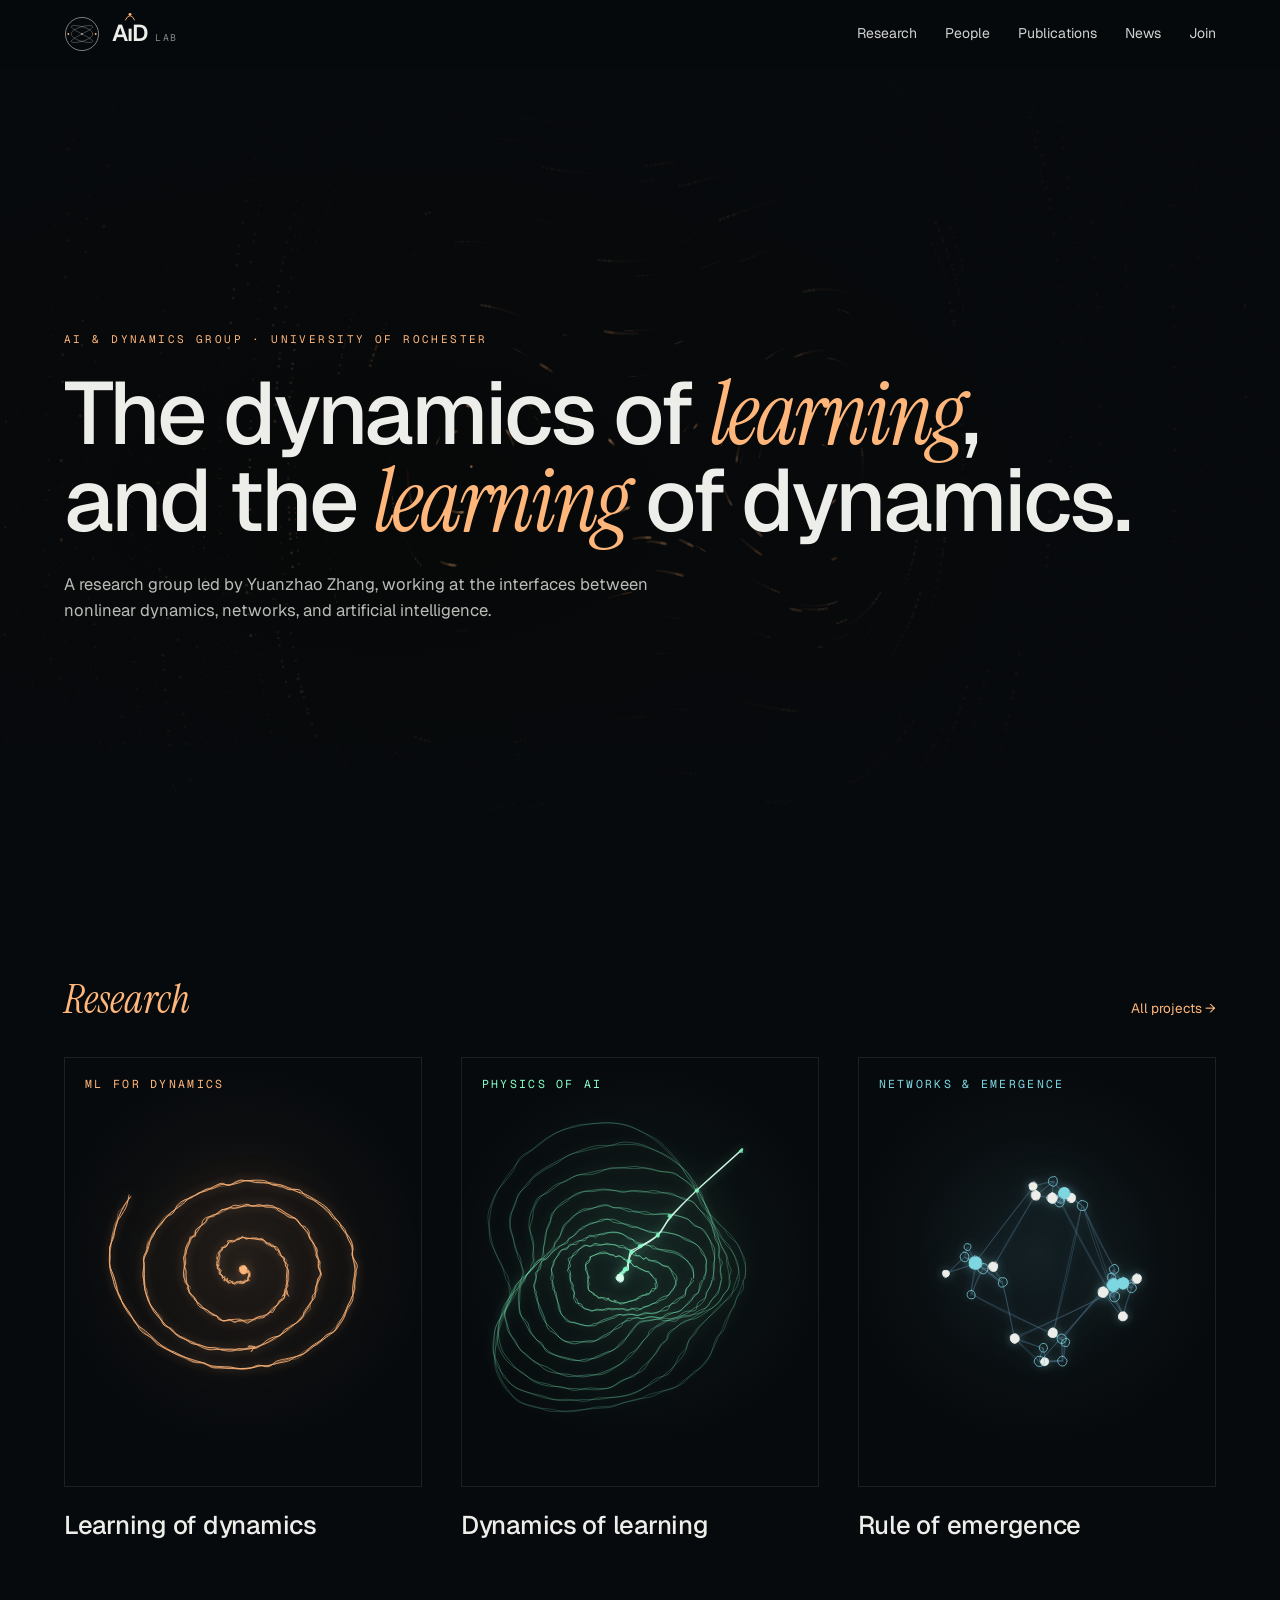
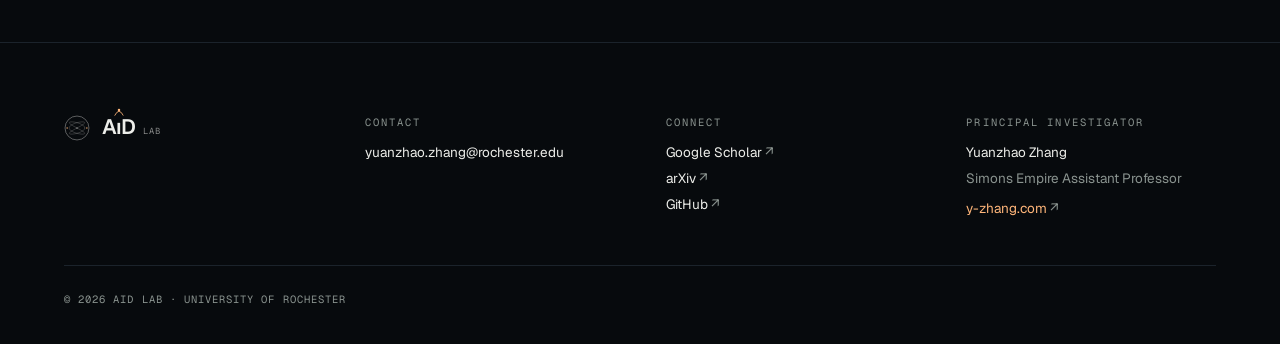
==== index.html @ f63a4650 "Home: real serif Research heading; News: hide Rochester-arrival item - Replace the tiny mono "§ RESE" ====
<!DOCTYPE html>
<html lang="en">
<head>
  <meta charset="UTF-8" />
  <meta name="viewport" content="width=device-width, initial-scale=1.0" />
  <title>AID Lab · AI &amp; Dynamics Group · University of Rochester</title>
  <meta name="description" content="A research group led by Yuanzhao Zhang at the University of Rochester, working at the interfaces between nonlinear dynamics, networks, and artificial intelligence." />
  <meta property="og:type" content="website" />
  <meta property="og:site_name" content="AID Lab" />
  <meta property="og:title" content="AID Lab · AI &amp; Dynamics Group · University of Rochester" />
  <meta property="og:description" content="A research group led by Yuanzhao Zhang at the University of Rochester, working at the interfaces between nonlinear dynamics, networks, and artificial intelligence." />
  <meta name="twitter:card" content="summary_large_image" />
  <meta property="og:image" content="https://lab.y-zhang.com/assets/og.png" />
  <meta property="og:image:width" content="1200" />
  <meta property="og:image:height" content="630" />
  <meta property="og:image:alt" content="AID Lab — The dynamics of learning, and the learning of dynamics." />
  <meta name="twitter:image" content="https://lab.y-zhang.com/assets/og.png" />
  <meta name="twitter:title" content="AID Lab · AI &amp; Dynamics Group · University of Rochester" />
  <meta name="twitter:description" content="A research group led by Yuanzhao Zhang at the University of Rochester, working at the interfaces between nonlinear dynamics, networks, and artificial intelligence." />
  <link rel="icon" href="/favicon.ico" sizes="48x48" />
  <link rel="icon" type="image/svg+xml" href="/assets/icon.svg" />
  <link rel="apple-touch-icon" href="/assets/apple-touch-icon.png" />
  <link rel="preconnect" href="https://fonts.googleapis.com" />
  <link rel="preconnect" href="https://fonts.gstatic.com" crossorigin />
  <link href="https://fonts.googleapis.com/css2?family=Geist:wght@400;500;600&family=Geist+Mono&family=Instrument+Serif:ital@1&display=swap" rel="stylesheet" />
  <link rel="stylesheet" href="styles.css" />
  <link rel="canonical" href="https://lab.y-zhang.com/" />
  <meta property="og:url" content="https://lab.y-zhang.com/" />
  <script type="application/ld+json">
  {
    "@context": "https://schema.org",
    "@type": "ResearchOrganization",
    "name": "AID Lab",
    "alternateName": "AI & Dynamics Group",
    "description": "A research group led by Yuanzhao Zhang at the University of Rochester, working at the interfaces between nonlinear dynamics, networks, and artificial intelligence.",
    "parentOrganization": {
      "@type": "CollegeOrUniversity",
      "name": "University of Rochester"
    },
    "address": {
      "@type": "PostalAddress",
      "addressLocality": "Rochester",
      "addressRegion": "NY",
      "addressCountry": "US"
    },
    "founder": {
      "@type": "Person",
      "name": "Yuanzhao Zhang",
      "jobTitle": "Simons Empire Assistant Professor",
      "url": "https://y-zhang.com"
    },
    "sameAs": [
      "https://github.com/y-z-zhang",
      "https://y-zhang.com",
      "https://scholar.google.com/citations?user=xueImSMAAAAJ"
    ]
  }
  </script>
</head>
<body>
  <a class="skip-link" href="#main">Skip to content</a>
  <header class="site-nav">
    <a class="brand" href="index.html" aria-label="AID Lab home">
      <span data-logo-mark data-size="36"></span>
      <span data-wordmark data-size="1.05">AID Lab</span>
    </a>
    <nav class="links">
      <a href="research.html">Research</a>
      <a href="people.html">People</a>
      <a href="publications.html">Publications</a>
      <a href="news.html">News</a>
      <a href="join.html">Join</a>
    </nav>
    <button type="button" class="menu-toggle" aria-label="Menu" aria-controls="mobile-menu" aria-expanded="false">
      <span></span><span></span><span></span>
    </button>
    <div class="mobile-menu" id="mobile-menu">
      <a href="research.html">Research</a>
      <a href="people.html">People</a>
      <a href="publications.html">Publications</a>
      <a href="news.html">News</a>
      <a href="join.html">Join</a>
    </div>
  </header>

  <main id="main" tabindex="-1">
    <section class="hero">
      <div data-flow-field aria-hidden="true" data-accent="#FFB67A" data-density="1" data-speed="0.45" data-opacity="0.5" style="position:absolute;inset:0"></div>
      <div class="vignette"></div>
      <div class="topbottom"></div>
      <div class="content">
        <div class="hero-kicker">AI &amp; Dynamics Group · University of Rochester</div>
        <h1>
          The dynamics of <i>learning</i>,<br />
          and the <i>learning</i> of dynamics.
        </h1>
        <p>A research group led by Yuanzhao Zhang, working at the interfaces between nonlinear dynamics, networks, and artificial intelligence.</p>
      </div>
    </section>

    <section class="home-research">
      <div class="section-head">
        <h2>Research</h2>
        <a class="more" href="research.html">All projects <span aria-hidden="true">→</span></a>
      </div>
      <div class="theme-grid">
        <a class="theme-card" href="research.html#ml-for-dynamics" style="--theme-accent: #FFB67A">
          <div class="visual">
            <div class="tag">ML for Dynamics</div>
            <svg class="lab-visual" data-lab-visual="attractor" data-seed="7" aria-hidden="true"></svg>
          </div>
          <div class="body">
            <h3>Learning of dynamics</h3>
          </div>
        </a>
        <a class="theme-card" href="research.html#physics-of-ai" style="--theme-accent: #85FFC7">
          <div class="visual">
            <div class="tag">Physics of AI</div>
            <svg class="lab-visual" data-lab-visual="landscape" data-seed="21" aria-hidden="true"></svg>
          </div>
          <div class="body">
            <h3>Dynamics of learning</h3>
          </div>
        </a>
        <a class="theme-card" href="research.html#networks-emergence" style="--theme-accent: #7ED6E0">
          <div class="visual">
            <div class="tag">Networks &amp; Emergence</div>
            <svg class="lab-visual" data-lab-visual="network" data-seed="38" data-nodes="34" aria-hidden="true"></svg>
          </div>
          <div class="body">
            <h3>Rule of emergence</h3>
          </div>
        </a>
      </div>
    </section>
  </main>

  <footer class="site-footer">
    <div class="footer-grid">
      <div class="footer-col">
        <div class="brand-row" role="img" aria-label="AID Lab">
          <span data-logo-mark data-size="26"></span>
          <span data-wordmark data-size="0.95">AID Lab</span>
        </div>
      </div>
      <div class="footer-col">
        <div class="head">Contact</div>
        <div class="list">
          <a href="mailto:yuanzhao.zhang@rochester.edu">yuanzhao.zhang@rochester.edu</a>
        </div>
      </div>
      <div class="footer-col">
        <div class="head">Connect</div>
        <div class="list">
          <a href="https://scholar.google.com/citations?user=xueImSMAAAAJ">Google Scholar <span aria-hidden="true">↗</span></a>
          <a href="https://arxiv.org/search/?query=Yuanzhao+Zhang&amp;searchtype=author">arXiv <span aria-hidden="true">↗</span></a>
          <a href="https://github.com/y-z-zhang">GitHub <span aria-hidden="true">↗</span></a>
        </div>
      </div>
      <div class="footer-col">
        <div class="head">Principal Investigator</div>
        <div class="list">
          <span style="color: var(--ink)">Yuanzhao Zhang</span>
          <span>Simons Empire Assistant Professor</span>
          <a class="accent" href="https://y-zhang.com">y-zhang.com <span aria-hidden="true">↗</span></a>
        </div>
      </div>
    </div>
    <div class="footer-copy">© 2026 AID Lab · University of Rochester</div>
  </footer>

  <script src="js/logo.js"></script>
  <script src="js/rough.js"></script>
  <script src="js/lab-visuals.js"></script>
  <script src="js/draw-visuals.js"></script>
  <script src="js/flow-bg.js"></script>
  <script src="js/site.js"></script>
  <script data-goatcounter="https://aidlab.goatcounter.com/count"
          async src="https://gc.zgo.at/count.js"></script>
</body>
</html>
---- styles.css ----
/* AID Lab — design tokens */
:root {
  color-scheme: dark;
  --bg: #070A0D;
  --card-border: rgba(255, 255, 255, 0.09);
  --surface: #0E141A;
  --surface2: #11181E;
  --ink: #EDEEEA;
  --ink-dim: #8A938F;
  --ink-soft: #B8BCB6;
  --rule: #1B232B;
  --accent: #FFB67A;
  --accent2: #85FFC7;
  --accent3: #7ED6E0;
  --sans: "Geist", system-ui, sans-serif;
  --serif: "Instrument Serif", Georgia, serif;
  --mono: "Geist Mono", ui-monospace, monospace;
}

* { box-sizing: border-box; }

html, body {
  margin: 0;
  padding: 0;
  background: var(--bg);
  color: var(--ink);
}

html {
  scroll-padding-top: 90px;
}

/* Animate in-page scrolls and transitions only for users who have not
   asked for reduced motion (the canvas animation opts out in JS). */
@media (prefers-reduced-motion: no-preference) {
  html { scroll-behavior: smooth; }
}

@media (prefers-reduced-motion: reduce) {
  *, *::before, *::after {
    transition-duration: 0.01ms !important;
    animation-duration: 0.01ms !important;
  }
}

body {
  font-family: var(--sans);
  -webkit-font-smoothing: antialiased;
  min-height: 100vh;
  display: flex;
  flex-direction: column;
}

a { color: inherit; }
canvas { image-rendering: -webkit-optimize-contrast; }

main { flex: 1; }

/* Visually hidden, but read by screen readers and search engines. Used for
   per-page <h1> topic headings on pages with a minimal (header-less) design. */
.sr-only {
  position: absolute;
  width: 1px;
  height: 1px;
  padding: 0;
  margin: -1px;
  overflow: hidden;
  clip: rect(0, 0, 0, 0);
  white-space: nowrap;
  border: 0;
  /* Headings here would otherwise inherit UA bold and request a font
     weight the site no longer loads. */
  font-weight: 400;
}

/* Skip-to-content link: visually hidden until focused via keyboard. */
.skip-link {
  position: absolute;
  left: -9999px;
  top: 0;
  z-index: 100;
  font-family: var(--sans);
  font-size: 14px;
  color: var(--bg);
  background: var(--accent);
  padding: 10px 18px;
  text-decoration: none;
}

.skip-link:focus {
  left: 12px;
  top: 12px;
}

/* ============================================================
   NAV
============================================================ */

.site-nav {
  padding: 16px clamp(20px, 5vw, 64px);
  display: flex;
  align-items: center;
  gap: 14px;
  font-family: var(--sans);
  font-size: 14px;
  position: sticky;
  top: 0;
  z-index: 20;
  background: color-mix(in srgb, var(--bg) 72%, transparent);
  backdrop-filter: saturate(140%) blur(14px);
  -webkit-backdrop-filter: saturate(140%) blur(14px);
  border-bottom: 1px solid transparent;
  transition: border-color 0.2s;
}

.site-nav.scrolled { border-bottom-color: var(--rule); }

.site-nav .brand {
  display: flex;
  align-items: center;
  gap: 12px;
  text-decoration: none;
}

.site-nav .links {
  margin-left: auto;
  display: flex;
  gap: 28px;
}

.site-nav .links a {
  color: var(--ink);
  text-decoration: none;
  opacity: 0.88;
  border-bottom: 1px solid transparent;
  padding-bottom: 2px;
}

.site-nav .links a.active {
  color: var(--accent);
  opacity: 1;
  border-bottom-color: var(--accent);
}

.site-nav .menu-toggle {
  margin-left: auto;
  display: none;
  flex-direction: column;
  gap: 4px;
  background: transparent;
  border: 0;
  padding: 8px;
  cursor: pointer;
}

.site-nav .menu-toggle span {
  width: 22px;
  height: 1.5px;
  background: var(--ink);
}

.mobile-menu {
  display: none;
  position: absolute;
  top: 100%;
  left: 0;
  right: 0;
  background: var(--surface);
  border-top: 1px solid var(--rule);
  padding: 16px 20px 20px;
  flex-direction: column;
  gap: 14px;
  z-index: 12;
}

.mobile-menu.open { display: flex; }

.mobile-menu a {
  color: var(--ink);
  text-decoration: none;
  font-size: 16px;
  padding: 8px 0;
  border-bottom: 1px solid var(--rule);
}

.mobile-menu a.active { color: var(--accent); }

@media (max-width: 720px) {
  .site-nav .links { display: none; }
  .site-nav .menu-toggle { display: flex; }
}

/* ============================================================
   WORDMARK + LOGO
   Markup and styles are injected by js/logo.js (intentionally
   inline and self-contained) — no CSS lives here.
============================================================ */

/* ============================================================
   PAGE HEADER
============================================================ */

.page-header {
  padding: clamp(32px, 4.5vw, 56px) clamp(20px, 5vw, 64px) clamp(28px, 4vw, 48px);
}


.kicker {
  font-family: var(--mono);
  font-size: 11px;
  color: var(--accent);
  letter-spacing: 0.22em;
  text-transform: uppercase;
  margin-bottom: 24px;
}

.page-header .subtitle {
  font-family: var(--sans);
  font-size: clamp(15px, 1.4vw, 19px);
  line-height: 1.55;
  color: var(--ink-soft);
  margin: 24px 0 0;
  max-width: 720px;
}

/* ============================================================
   HOME HERO
============================================================ */

.hero {
  position: relative;
  overflow: hidden;
  height: clamp(600px, 62vw, 820px);
}

.hero canvas { position: absolute; inset: 0; }

.hero .vignette,
.hero .topbottom {
  position: absolute; inset: 0; pointer-events: none;
}

.hero .vignette {
  background: radial-gradient(ellipse 70% 60% at 30% 55%, transparent 0%, color-mix(in srgb, var(--bg) 75%, transparent) 75%);
}

.hero .topbottom {
  background: linear-gradient(180deg, color-mix(in srgb, var(--bg) 87%, transparent) 0%, transparent 18%, transparent 70%, var(--bg) 100%);
}

.hero .content {
  position: absolute;
  left: clamp(20px, 5vw, 64px);
  right: clamp(20px, 5vw, 64px);
  top: 50%;
  transform: translateY(-46%);
}

.hero .hero-kicker {
  font-family: var(--mono);
  font-size: 11px;
  color: var(--accent);
  letter-spacing: 0.22em;
  text-transform: uppercase;
  margin-bottom: 24px;
}

.hero h1 {
  font-family: var(--sans);
  font-weight: 500;
  font-size: clamp(40px, 7.2vw, 88px);
  line-height: 0.98;
  letter-spacing: -0.035em;
  color: var(--ink);
  margin: 0;
  max-width: 1080px;
  text-wrap: balance;
}

.hero h1 i {
  font-family: var(--serif);
  font-style: italic;
  font-weight: 400;
  color: var(--accent);
}

.hero p {
  font-family: var(--sans);
  font-size: clamp(15px, 1.3vw, 18px);
  line-height: 1.55;
  color: var(--ink-soft);
  margin: 28px 0 0;
  max-width: 620px;
}

@media (max-width: 720px) {
  .hero { height: 600px; }
}

/* ============================================================
   HOME RESEARCH GRID
============================================================ */

.home-research {
  padding: clamp(60px, 10vw, 110px) clamp(20px, 5vw, 64px) clamp(50px, 8vw, 90px);
  background: var(--bg);
}

.home-research .section-head {
  display: flex;
  align-items: baseline;
  margin-bottom: 32px;
}

/* Real heading in the serif-italic accent voice of the year labels on
   News and Publications. */
.home-research .section-head h2 {
  margin: 0;
  font-family: var(--serif);
  font-style: italic;
  font-weight: 400;
  font-size: clamp(28px, 3.5vw, 40px);
  color: var(--accent);
}

.home-research .section-head .more {
  margin-left: auto;
  font-family: var(--sans);
  font-size: 13.5px;
  color: var(--accent);
  text-decoration: none;
}

.theme-grid {
  display: grid;
  grid-template-columns: repeat(auto-fit, minmax(min(300px, 100%), 1fr));
  gap: clamp(28px, 3vw, 40px);
}

.theme-card {
  text-decoration: none;
  color: inherit;
  display: block;
}

/* Taller card with a soft radial glow of the theme accent behind the
   hand-drawn (Rough.js) visual. The single --theme-accent var drives the
   tint, border, and drop-shadow glow via color-mix. */
.theme-card .visual {
  position: relative;
  aspect-ratio: 5 / 6;
  overflow: hidden;
  border: 1px solid var(--card-border);
  background: radial-gradient(circle at 50% 46%,
    color-mix(in srgb, var(--theme-accent, var(--accent)) 11%, transparent),
    color-mix(in srgb, var(--theme-accent, var(--accent)) 2%, transparent) 42%,
    transparent 66%);
  transition: border-color 0.25s;
}

/* Hand-drawn visual fills its .visual container (home cards + research rows),
   with an accent-tinted glow. Driven by the container's --theme-accent. */
.visual .lab-visual {
  position: absolute;
  inset: 0;
  width: 100%;
  height: 100%;
  filter:
    drop-shadow(0 0 5px color-mix(in srgb, var(--theme-accent, var(--accent)) 42%, transparent))
    drop-shadow(0 0 16px color-mix(in srgb, var(--theme-accent, var(--accent)) 15%, transparent));
}

.theme-card .tag {
  position: absolute;
  top: 18px;
  left: 20px;
  z-index: 2;
  font-family: var(--mono);
  font-size: 11.5px;
  letter-spacing: 0.2em;
  text-transform: uppercase;
  color: var(--theme-accent, var(--accent));
}

.theme-card .body {
  padding: 24px 0 0;
}

.theme-card .body h3 {
  font-family: var(--sans);
  font-weight: 500;
  font-size: clamp(23px, 2vw, 30px);
  line-height: 1.16;
  letter-spacing: -0.01em;
  color: var(--ink);
  margin: 0 0 12px;
  transition: color 0.2s;
}

.theme-card .body p {
  font-family: var(--sans);
  font-size: 15px;
  line-height: 1.5;
  color: var(--ink-dim);
  margin: 0;
  max-width: 42ch;
}

/* Subtle hover affordance (cards are links): brighten the border + accent
   the title. The visual itself stays calm. */
.theme-card:hover .visual,
.theme-card:focus-visible .visual {
  border-color: color-mix(in srgb, var(--theme-accent, var(--accent)) 55%, var(--card-border));
}
.theme-card:hover .body h3 { color: var(--theme-accent, var(--accent)); }

/* ============================================================
   RESEARCH PAGE
============================================================ */

.research-rows { padding: clamp(36px, 4.5vw, 56px) clamp(20px, 5vw, 64px) clamp(48px, 6vw, 80px); }

.research-row {
  padding-top: clamp(28px, 4vw, 44px);
  padding-bottom: clamp(28px, 4vw, 44px);
  border-top: 1px solid var(--rule);
  display: grid;
  grid-template-columns: minmax(220px, 1fr) minmax(260px, 1.4fr) minmax(220px, 1fr);
  gap: clamp(20px, 2.5vw, 36px);
  align-items: start;
}

.research-row:last-child { border-bottom: 1px solid var(--rule); }

.research-row .visual {
  aspect-ratio: 1 / 1;
  border: 1px solid var(--card-border);
  position: relative;
  overflow: hidden;
  background: radial-gradient(circle at 50% 46%,
    color-mix(in srgb, var(--theme-accent, var(--accent)) 11%, transparent),
    color-mix(in srgb, var(--theme-accent, var(--accent)) 2%, transparent) 42%,
    transparent 66%);
}

.research-row .visual .tag {
  position: absolute;
  top: 14px;
  left: 16px;
  z-index: 2;
  font-family: var(--mono);
  font-size: 10.5px;
  letter-spacing: 0.18em;
  text-transform: uppercase;
  color: var(--theme-accent, var(--accent));
}

.research-row h2 {
  font-family: var(--sans);
  font-weight: 500;
  font-size: clamp(20px, 2.2vw, 26px);
  line-height: 1.18;
  letter-spacing: -0.018em;
  color: var(--ink);
  margin: 0;
}

.research-row .overview {
  font-family: var(--sans);
  font-size: clamp(14px, 1.05vw, 15.5px);
  line-height: 1.55;
  color: var(--ink-soft);
  margin: 12px 0 0;
}

.research-row .keywords {
  display: flex;
  flex-wrap: wrap;
  gap: 6px;
  margin-top: 16px;
}

.research-row .keywords span {
  font-family: var(--mono);
  font-size: 10.5px;
  color: var(--ink);
  padding: 3px 8px;
  background: var(--surface);
  border: 1px solid var(--rule);
  border-radius: 3px;
}

.research-row .sidecol {
  display: flex;
  flex-direction: column;
  gap: 20px;
}

.research-row .col-label {
  font-family: var(--mono);
  font-size: 10px;
  color: var(--ink-dim);
  letter-spacing: 0.16em;
  text-transform: uppercase;
  margin-bottom: 8px;
}

.research-row .questions {
  list-style: none;
  padding: 0;
  margin: 0;
  display: flex;
  flex-direction: column;
  gap: 6px;
}

.research-row .questions li {
  display: grid;
  grid-template-columns: 16px 1fr;
  gap: 8px;
  font-family: var(--serif);
  font-size: 15px;
  font-style: italic;
  line-height: 1.35;
  color: var(--ink);
}

.research-row .questions li .arr {
  font-family: var(--mono);
  font-style: normal;
  font-size: 11px;
  padding-top: 4px;
  color: var(--theme-accent, var(--accent));
}

.research-row .papers {
  list-style: none;
  padding: 0;
  margin: 0;
}

.research-row .papers li {
  padding: 8px 0;
  display: grid;
  grid-template-columns: 36px 1fr;
  gap: 8px;
  align-items: baseline;
}

.research-row .papers li + li { border-top: 1px solid var(--rule); }

.research-row .papers .year {
  font-family: var(--mono);
  font-size: 11px;
  color: var(--theme-accent, var(--accent));
}

.research-row .papers a {
  font-family: var(--sans);
  font-size: 13px;
  color: var(--ink);
  text-decoration: none;
  line-height: 1.3;
}

.research-row .papers .venue {
  font-family: var(--serif);
  font-style: italic;
  font-size: 12px;
  color: var(--ink-dim);
  margin-top: 2px;
}

@media (max-width: 900px) {
  .research-row { grid-template-columns: 1fr; }
  .research-row .visual { aspect-ratio: 16 / 9; }
}

/* ============================================================
   PEOPLE PAGE
============================================================ */

.people-section { padding: clamp(36px, 4.5vw, 56px) clamp(20px, 5vw, 64px) clamp(60px, 8vw, 100px); }

.pi-card {
  padding: clamp(28px, 4vw, 44px);
  background: var(--surface);
  border: 1px solid var(--rule);
  display: grid;
  grid-template-columns: repeat(auto-fit, minmax(260px, 1fr));
  gap: 32px;
  align-items: start;
}

.pi-card .portrait {
  aspect-ratio: 4 / 5;
  max-width: 360px;
  background: var(--surface2);
  border: 1px solid var(--rule);
  position: relative;
  overflow: hidden;
}

.pi-card .portrait img {
  position: absolute;
  inset: 0;
  width: 100%;
  height: 100%;
  object-fit: cover;
  object-position: center 30%;
  display: block;
}

.pi-card h2 {
  font-family: var(--sans);
  font-weight: 500;
  font-size: clamp(28px, 4vw, 42px);
  line-height: 1.08;
  letter-spacing: -0.02em;
  margin: 0;
}

.pi-card .pi-title {
  font-family: var(--sans);
  font-size: clamp(15px, 1.3vw, 17px);
  color: var(--ink-soft);
  margin-top: 10px;
}

.pi-card .bio {
  font-family: var(--sans);
  font-size: 16px;
  line-height: 1.65;
  color: var(--ink-soft);
  margin: 22px 0 0;
  max-width: 620px;
}

.pi-card .pi-links {
  display: flex;
  flex-wrap: wrap;
  gap: 20px;
  margin-top: 24px;
  font-family: var(--mono);
  font-size: 12.5px;
  color: var(--ink);
}

.pi-card .pi-links a { text-decoration: none; }
.pi-card .pi-links .link-accent { color: var(--accent); }
.pi-card .pi-links .link-dim { color: var(--ink-dim); }

.members-block { margin-top: 28px; }

.member-card {
  padding: clamp(24px, 3vw, 36px);
  background: var(--surface);
  border: 1px solid var(--rule);
  border-left: 2px solid var(--accent);
  max-width: 560px;
}

.member-card h3 {
  font-family: var(--sans);
  font-weight: 500;
  font-size: clamp(20px, 2.2vw, 24px);
  line-height: 1.18;
  letter-spacing: -0.015em;
  color: var(--ink);
  margin: 0;
}

.member-card .member-role {
  font-family: var(--sans);
  font-size: 14px;
  color: var(--ink-soft);
  margin-top: 8px;
}

.member-card p {
  font-family: var(--sans);
  font-size: 14.5px;
  line-height: 1.6;
  color: var(--ink-dim);
  margin: 12px 0 0;
}

.recruiting {
  margin-top: 28px;
  padding: clamp(28px, 4vw, 44px);
  border: 1px dashed var(--rule);
  display: grid;
  grid-template-columns: repeat(auto-fit, minmax(260px, 1fr));
  gap: 24px;
  align-items: center;
}

.recruiting h3 {
  font-family: var(--sans);
  font-weight: 500;
  font-size: clamp(22px, 2.8vw, 30px);
  line-height: 1.18;
  letter-spacing: -0.015em;
  margin: 0;
}

.recruiting p {
  font-family: var(--sans);
  font-size: 15.5px;
  line-height: 1.55;
  color: var(--ink-soft);
  margin: 14px 0 0;
  max-width: 620px;
}

.btn-amber {
  font-family: var(--sans);
  font-weight: 500;
  font-size: 14px;
  color: var(--bg);
  background: var(--accent);
  padding: 14px 20px;
  text-decoration: none;
  display: inline-flex;
  align-items: center;
  gap: 10px;
  justify-self: start;
  white-space: nowrap;
  border: 0;
  cursor: pointer;
}

/* ============================================================
   PUBLICATIONS PAGE
============================================================ */

.pubs-section { padding: clamp(36px, 4.5vw, 56px) clamp(20px, 5vw, 64px) clamp(60px, 8vw, 100px); }

/* Cap line length on wide displays. Only the entry list is capped —
   the filter row is chrome and must stay on one line. */
.pubs-year { max-width: 1040px; }

.pubs-filter {
  display: flex;
  gap: 8px;
  flex-wrap: wrap;
  margin-bottom: 32px;
}

.pubs-filter button {
  font-family: var(--mono);
  font-size: 11.5px;
  letter-spacing: 0.1em;
  text-transform: uppercase;
  padding: 8px 14px;
  background: transparent;
  color: var(--ink);
  border: 1px solid var(--rule);
  border-radius: 3px;
  cursor: pointer;
}

.pubs-filter button.active {
  background: var(--accent);
  color: var(--bg);
  border-color: var(--accent);
}

.pubs-filter .count {
  margin-left: auto;
  font-family: var(--mono);
  font-size: 11px;
  color: var(--ink-dim);
  letter-spacing: 0.1em;
  align-self: center;
}

.pubs-year {
  margin-bottom: 40px;
}

.pubs-year .row {
  display: grid;
  grid-template-columns: 90px 1fr;
  gap: 24px;
  align-items: baseline;
  padding: 14px 0;
  border-top: 1px solid var(--rule);
}

.pubs-year .year-label {
  margin: 0;
  font-family: var(--serif);
  font-style: italic;
  font-weight: 400;
  font-size: clamp(28px, 3.5vw, 40px);
  color: var(--accent);
}

@media (max-width: 600px) {
  .pubs-year .row { grid-template-columns: 1fr; gap: 8px; }
}

.pub-entry {
  padding: 18px 0;
  display: grid;
  grid-template-columns: repeat(auto-fit, minmax(min(280px, 100%), 1fr));
  gap: 20px;
  align-items: start;
}

.pub-entry + .pub-entry { border-top: 1px solid var(--rule); }
.pub-entry[data-visible="0"] { display: none; }

.pub-entry h3 {
  font-family: var(--sans);
  font-weight: 500;
  font-size: 18px;
  line-height: 1.3;
  color: var(--ink);
  margin: 0;
  letter-spacing: -0.01em;
}

.pub-entry .authors {
  font-family: var(--sans);
  font-size: 13.5px;
  color: var(--ink-dim);
  margin-top: 6px;
}

.pub-entry .authors strong {
  color: var(--ink);
  font-weight: 600;
}

.pub-entry .venue {
  font-family: var(--serif);
  font-style: italic;
  font-size: 15px;
  color: var(--ink-soft);
  margin-top: 2px;
}

.pub-entry .actions {
  display: flex;
  flex-wrap: wrap;
  gap: 8px;
  align-items: center;
  justify-self: start;
}

.pub-link, .pub-link-ghost {
  font-family: var(--mono);
  font-size: 11px;
  text-decoration: none;
  letter-spacing: 0.08em;
  padding: 6px 12px;
  border-radius: 3px;
}

.pub-link {
  color: var(--accent);
  border: 1px solid var(--accent);
  transition: background 0.15s, color 0.15s;
}

.pub-link:hover {
  background: var(--accent);
  color: var(--bg);
}

.pub-link-ghost {
  color: var(--ink);
  border: 1px solid var(--rule);
  transition: border-color 0.15s, color 0.15s;
}

.pub-link-ghost:hover {
  border-color: var(--ink);
  color: var(--accent);
}

.pub-entry .tagpill {
  font-family: var(--mono);
  font-size: 10px;
  color: var(--ink-dim);
  padding: 3px 8px;
  border: 1px solid var(--rule);
  border-radius: 3px;
  text-transform: uppercase;
  letter-spacing: 0.1em;
}

/* ============================================================
   NEWS PAGE
============================================================ */

.news-by-year {
  padding: clamp(36px, 4.5vw, 56px) clamp(20px, 5vw, 64px) clamp(60px, 8vw, 100px);
  max-width: 1040px;
}

.news-year {
  display: grid;
  grid-template-columns: 90px 1fr;
  gap: 24px;
  align-items: baseline;
  padding: 14px 0;
  border-top: 1px solid var(--rule);
  margin-bottom: 40px;
}

.news-year .year-label {
  margin: 0;
  font-family: var(--serif);
  font-style: italic;
  font-weight: 400;
  font-size: clamp(28px, 3.5vw, 40px);
  color: var(--accent);
}

.news-items {
  list-style: none;
  padding: 0;
  margin: 0;
}

.news-items li {
  padding: 18px 0;
  border-top: 1px solid var(--rule);
}

.news-items li:first-child { border-top: none; padding-top: 4px; }

.news-items .tag {
  display: inline-block;
  font-family: var(--mono);
  font-size: 10px;
  letter-spacing: 0.12em;
  text-transform: uppercase;
  padding: 2px 8px;
  border: 1px solid currentColor;
  border-radius: 3px;
  margin-bottom: 10px;
}

.news-items .tag.lab,
.news-items .tag.recruiting { color: var(--accent); }
.news-items .tag.paper { color: var(--accent2); }
.news-items .tag.talk { color: var(--accent3); }

.news-items .body {
  font-family: var(--sans);
  font-size: clamp(15px, 1.3vw, 17px);
  line-height: 1.55;
  color: var(--ink);
  margin: 0;
}

@media (max-width: 600px) {
  .news-year { grid-template-columns: 1fr; gap: 8px; }
}

/* ============================================================
   JOIN PAGE
============================================================ */

.join-section { padding: 0 clamp(20px, 5vw, 64px) clamp(40px, 6vw, 80px); }

.join-cards {
  display: grid;
  grid-template-columns: repeat(auto-fit, minmax(min(280px, 100%), 1fr));
  gap: 20px;
}

.join-card {
  padding: clamp(24px, 3vw, 36px);
  background: var(--surface);
  border: 1px solid var(--rule);
  display: flex;
  flex-direction: column;
  gap: 12px;
}

.join-card.amber { border-left: 2px solid var(--accent); }
.join-card.green { border-left: 2px solid var(--accent2); }
.join-card.cyan { border-left: 2px solid var(--accent3); }

.join-card .ck {
  font-family: var(--mono);
  font-size: 11px;
  letter-spacing: 0.18em;
  text-transform: uppercase;
}

.join-card.amber .ck { color: var(--accent); }
.join-card.green .ck { color: var(--accent2); }
.join-card.cyan .ck { color: var(--accent3); }

.join-card h2 {
  font-family: var(--sans);
  font-weight: 500;
  font-size: clamp(20px, 2.4vw, 26px);
  line-height: 1.18;
  letter-spacing: -0.015em;
  color: var(--ink);
  margin: 0;
}

.join-card p {
  font-family: var(--sans);
  font-size: 14.5px;
  line-height: 1.6;
  color: var(--ink-soft);
  margin: 0;
}

/* Inline links inside recruiting copy and FAQ answers — distinguishable
   from body text (underlined, brighter), accent on hover. */
.join-card p a,
.faq-item .a a {
  color: var(--ink);
  text-decoration: underline;
  text-decoration-color: var(--ink-dim);
  text-underline-offset: 2px;
  transition: color 0.15s, text-decoration-color 0.15s;
}

.join-card p a:hover,
.faq-item .a a:hover {
  color: var(--accent);
  text-decoration-color: var(--accent);
}

.contact-strip {
  margin-top: 40px;
  padding: clamp(28px, 4vw, 44px);
  background: var(--surface);
  border: 1px solid var(--rule);
  display: grid;
  grid-template-columns: repeat(auto-fit, minmax(220px, 1fr));
  gap: 24px;
  align-items: center;
}

.contact-strip .line {
  font-family: var(--serif);
  font-size: clamp(22px, 2.6vw, 28px);
  font-style: italic;
  color: var(--ink);
  margin: 0;
}

.contact-strip .info {
  display: flex;
  flex-direction: column;
  gap: 8px;
  font-family: var(--mono);
  font-size: 14px;
  color: var(--ink);
}

.contact-strip .info a {
  color: var(--accent);
  text-decoration: none;
}

.contact-strip .info .addr {
  color: var(--ink-dim);
  font-size: 12px;
}

.faq-block {
  margin-top: 80px;
  max-width: 920px;
}

.faq-block .label {
  font-family: var(--mono);
  font-size: 11px;
  font-weight: 400;
  color: var(--ink-dim);
  letter-spacing: 0.22em;
  text-transform: uppercase;
  margin: 0 0 18px;
}

.faq-item { border-top: 1px solid var(--rule); }
.faq-block .faq-item:last-of-type + .faq-end { border-top: 1px solid var(--rule); }

.faq-item button {
  width: 100%;
  text-align: left;
  background: transparent;
  border: 0;
  padding: 20px 0;
  cursor: pointer;
  display: grid;
  grid-template-columns: 1fr 24px;
  gap: 16px;
  align-items: center;
  color: var(--ink);
  font-family: var(--sans);
}

.faq-item .q {
  font-size: clamp(16px, 1.4vw, 19px);
  font-weight: 500;
  letter-spacing: -0.01em;
}

.faq-item .plus {
  color: var(--accent);
  font-family: var(--mono);
  font-size: 18px;
  transition: transform 0.18s;
}

.faq-item.open .plus { transform: rotate(45deg); }

.faq-item .a {
  font-family: var(--sans);
  font-size: clamp(14px, 1.2vw, 16px);
  line-height: 1.65;
  color: var(--ink-soft);
  margin: 0 0 22px;
  max-width: 720px;
  display: none;
}

.faq-item.open .a { display: block; }

/* ============================================================
   FOOTER
============================================================ */

.site-footer {
  padding: clamp(48px, 6vw, 72px) clamp(20px, 5vw, 64px) clamp(28px, 3vw, 40px);
  border-top: 1px solid var(--rule);
  font-family: var(--sans);
}

.footer-grid {
  display: grid;
  grid-template-columns: repeat(auto-fit, minmax(220px, 1fr));
  gap: clamp(28px, 4vw, 56px);
  align-items: start;
  margin-bottom: clamp(32px, 4vw, 48px);
}

.footer-col .head {
  font-family: var(--mono);
  font-size: 10.5px;
  color: var(--ink-dim);
  letter-spacing: 0.2em;
  text-transform: uppercase;
  margin-bottom: 14px;
}

.footer-col p {
  font-family: var(--sans);
  font-size: 13.5px;
  line-height: 1.55;
  color: var(--ink-dim);
  margin: 0;
  max-width: 280px;
}

.footer-col .brand-row {
  display: flex;
  align-items: center;
  gap: 12px;
  margin-bottom: 14px;
}

.footer-col .list {
  display: flex;
  flex-direction: column;
  gap: 8px;
  font-size: 13.5px;
  color: var(--ink);
}

.footer-col .list a {
  color: var(--ink);
  text-decoration: none;
  transition: color 0.15s;
}

.footer-col .list a:hover { color: var(--accent); }

.footer-col .list span { color: var(--ink-dim); }

.footer-col .list .accent {
  color: var(--accent);
  margin-top: 4px;
}

.footer-copy {
  padding-top: clamp(20px, 2vw, 28px);
  border-top: 1px solid var(--rule);
  font-family: var(--mono);
  font-size: 10.5px;
  color: var(--ink-dim);
  letter-spacing: 0.1em;
  text-transform: uppercase;
}

/* ============================================================
   FOCUS
============================================================ */

a:focus-visible {
  outline: 2px solid var(--accent);
  outline-offset: 3px;
  border-radius: 2px;
}

button:focus-visible {
  outline: 2px solid var(--accent);
  outline-offset: 2px;
}

/* ============================================================
   PRINT
   Dark palette flips to ink-on-paper via the custom properties;
   chrome (nav, footer, filters, animations) is stripped; every
   publication prints regardless of the active filter.
============================================================ */

@media print {
  :root {
    --bg: #ffffff;
    --surface: #ffffff;
    --surface2: #ffffff;
    --ink: #000000;
    --ink-dim: #444444;
    --ink-soft: #222222;
    --rule: #bbbbbb;
    --accent: #000000;
    --accent2: #000000;
    --accent3: #000000;
  }

  .site-nav,
  .site-footer,
  .skip-link,
  .menu-toggle,
  .mobile-menu,
  .pubs-filter,
  [data-flow-field],
  .hero .vignette,
  .hero .topbottom,
  .theme-card .visual,
  .research-row .visual {
    display: none !important;
  }

  /* Print the full publication list, overriding any active filter
     (stylesheet !important beats the inline display set by JS). */
  .pub-entry { display: grid !important; }
  .pubs-year { display: grid !important; }

  /* Avoid splitting an entry across pages. */
  .pub-entry, .news-items li, .research-row, .faq-item {
    break-inside: avoid;
  }

  .hero { height: auto; padding: 24pt 0; }
  .hero .content { position: static; transform: none; }

  /* Inline --theme-accent on the articles outranks the :root flip above,
     so !important is the only way to force it to ink for print. */
  .research-row, .theme-card { --theme-accent: #000 !important; }

  a { text-decoration: none; color: #000; }

  /* A printed reference list is useless without the references — expose
     each link's URL. Only absolute ones: a relative PDF path would print
     as "assets/papers/x.pdf", which nobody can type into a browser. */
  .pub-entry .actions a[href^="http"]::after {
    content: " " attr(href);
    font-family: var(--mono);
    font-size: 8pt;
    letter-spacing: 0;
    word-break: break-all;
  }
}
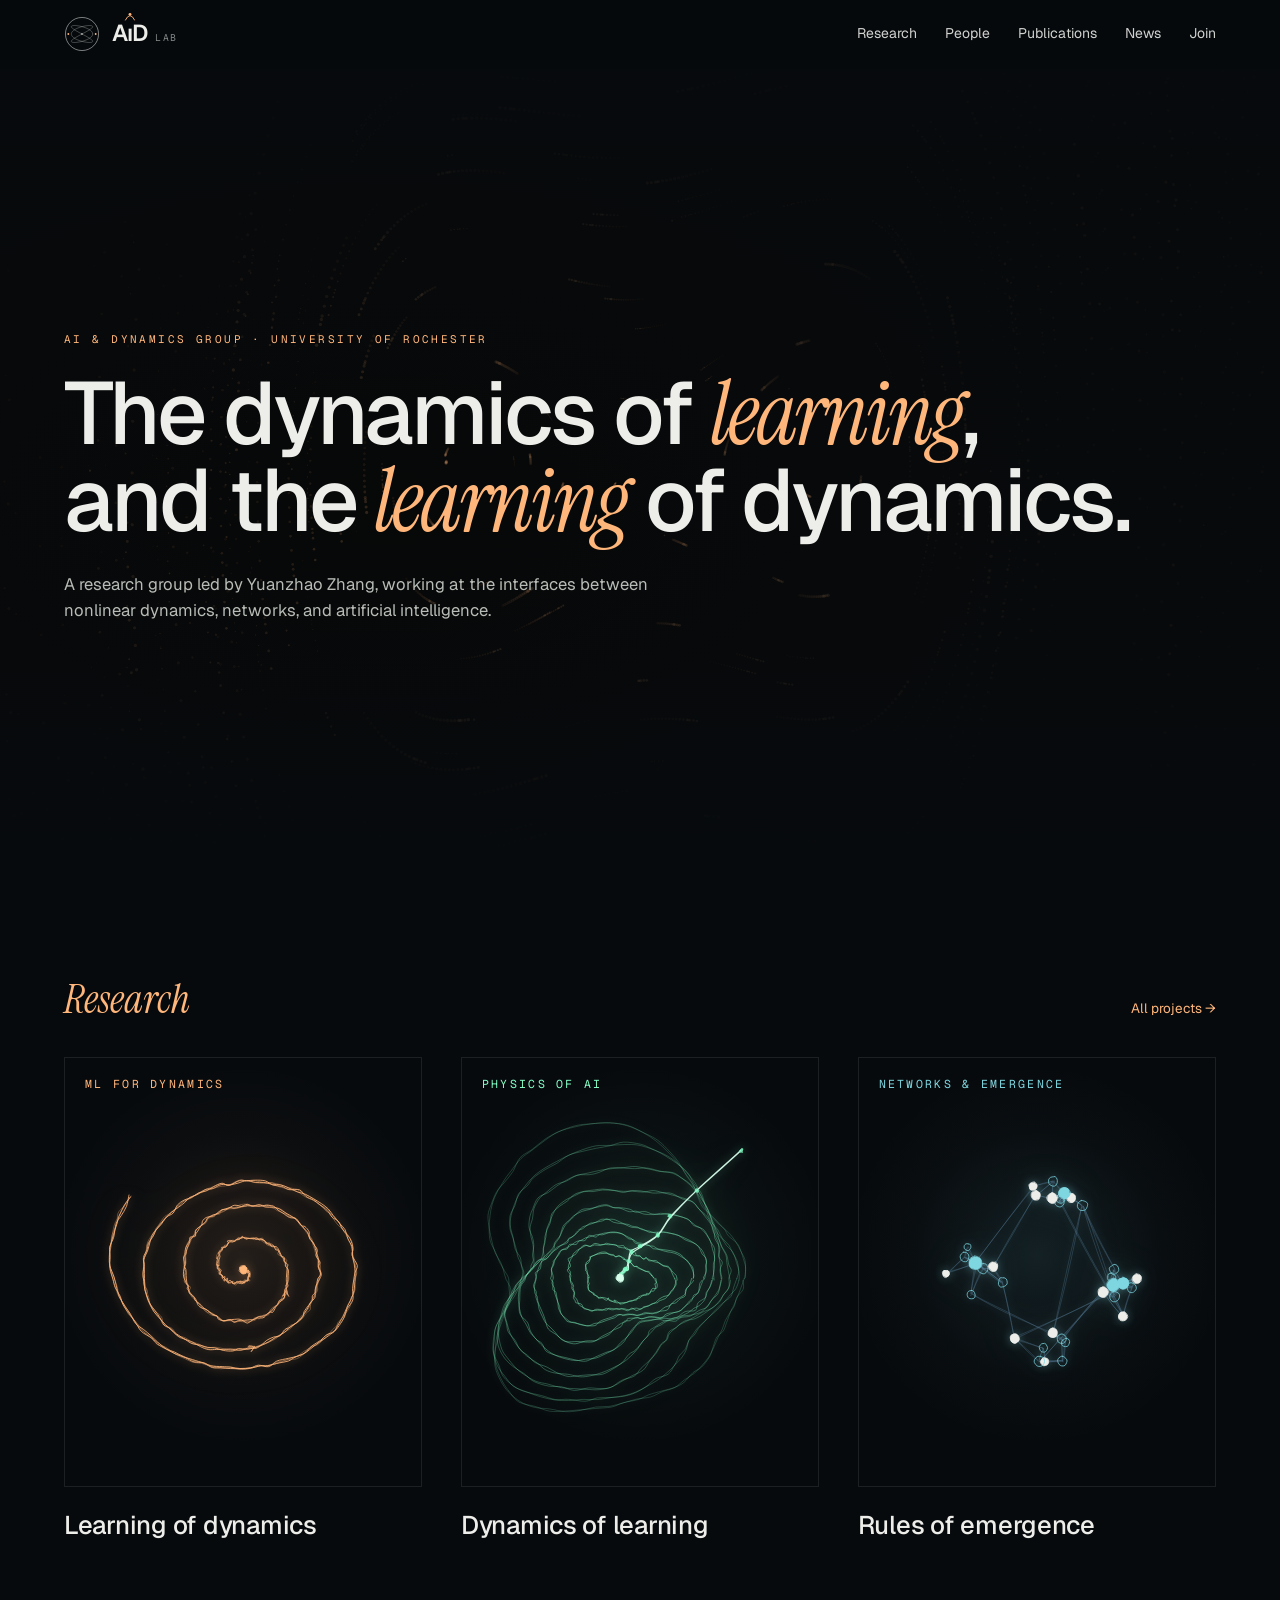
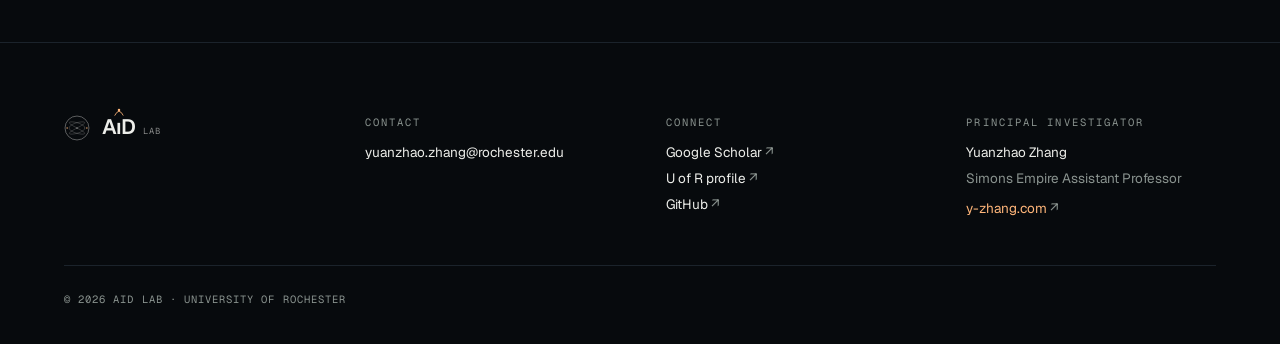
==== commit 960340ff: "Research wording, footer link: Rules of emergence; U of R profile - Theme 3: Q1 becomes "How do netw" ====
--- a/index.html
+++ b/index.html
@@ -128,7 +128,7 @@
             <svg class="lab-visual" data-lab-visual="network" data-seed="38" data-nodes="34" aria-hidden="true"></svg>
           </div>
           <div class="body">
-            <h3>Rule of emergence</h3>
+            <h3>Rules of emergence</h3>
           </div>
         </a>
       </div>
@@ -153,7 +153,7 @@
         <div class="head">Connect</div>
         <div class="list">
           <a href="https://scholar.google.com/citations?user=xueImSMAAAAJ">Google Scholar <span aria-hidden="true">↗</span></a>
-          <a href="https://arxiv.org/search/?query=Yuanzhao+Zhang&amp;searchtype=author">arXiv <span aria-hidden="true">↗</span></a>
+          <a href="https://www.pas.rochester.edu/people/faculty/zhang-yuanzhao/index.html">U of R profile <span aria-hidden="true">↗</span></a>
           <a href="https://github.com/y-z-zhang">GitHub <span aria-hidden="true">↗</span></a>
         </div>
       </div>
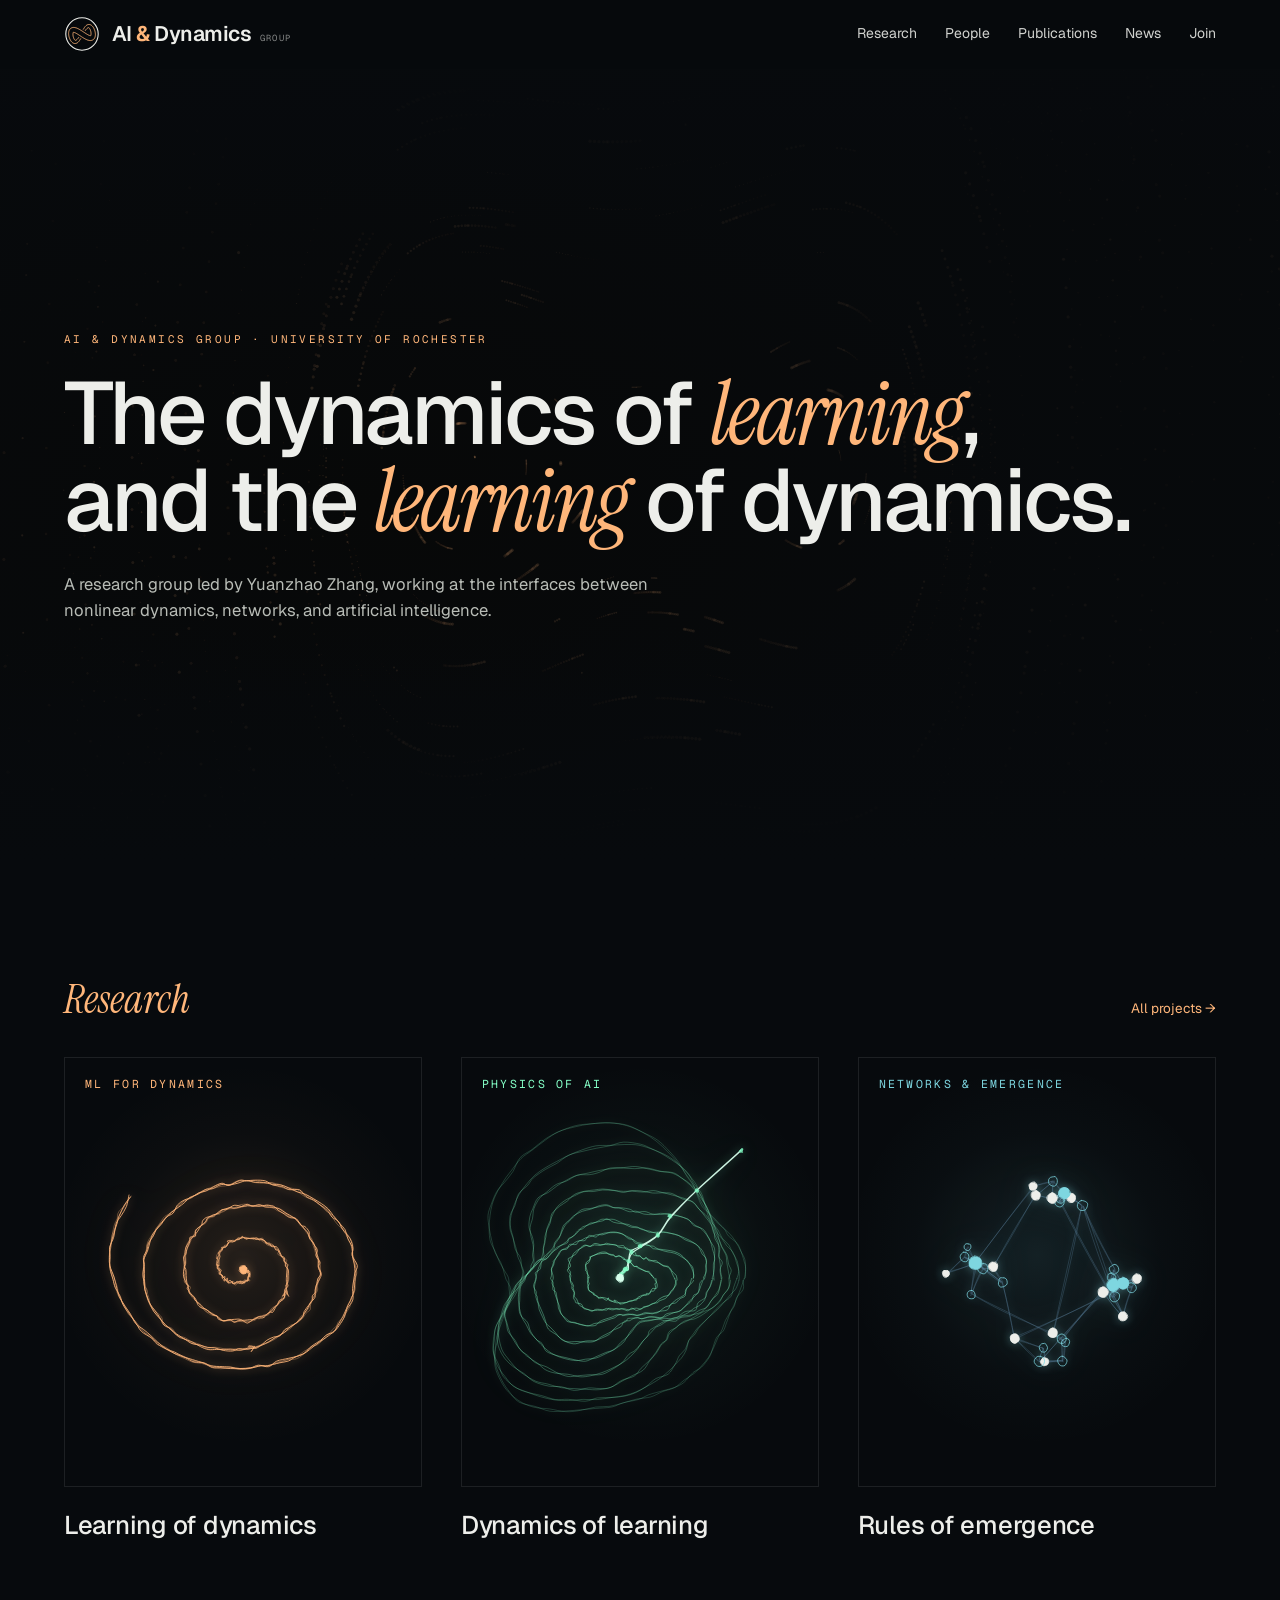
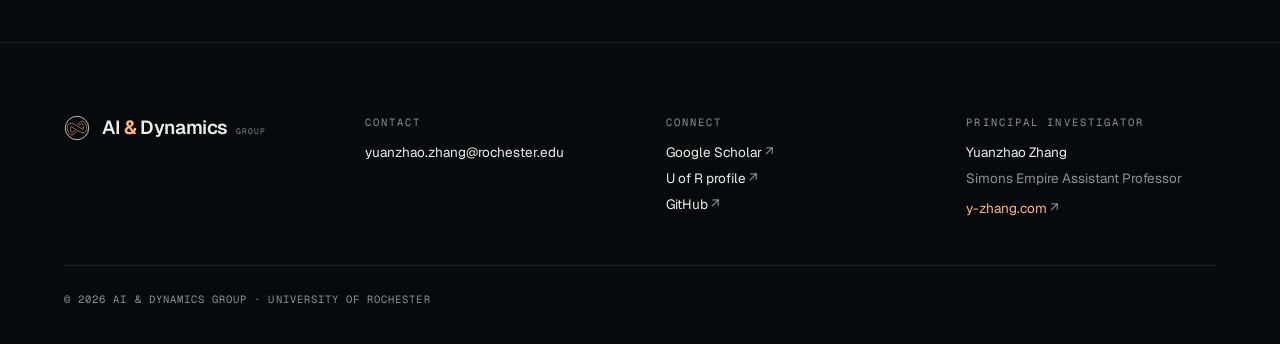
==== commit 1e23ac47: "Retire the AID Lab acronym: the group is AI & Dynamics Group Renames every visible surface — titles," ====
--- a/index.html
+++ b/index.html
@@ -3,19 +3,19 @@
 <head>
   <meta charset="UTF-8" />
   <meta name="viewport" content="width=device-width, initial-scale=1.0" />
-  <title>AID Lab · AI &amp; Dynamics Group · University of Rochester</title>
+  <title>AI &amp; Dynamics Group · University of Rochester</title>
   <meta name="description" content="A research group led by Yuanzhao Zhang at the University of Rochester, working at the interfaces between nonlinear dynamics, networks, and artificial intelligence." />
   <meta property="og:type" content="website" />
-  <meta property="og:site_name" content="AID Lab" />
-  <meta property="og:title" content="AID Lab · AI &amp; Dynamics Group · University of Rochester" />
+  <meta property="og:site_name" content="AI &amp; Dynamics Group" />
+  <meta property="og:title" content="AI &amp; Dynamics Group · University of Rochester" />
   <meta property="og:description" content="A research group led by Yuanzhao Zhang at the University of Rochester, working at the interfaces between nonlinear dynamics, networks, and artificial intelligence." />
   <meta name="twitter:card" content="summary_large_image" />
   <meta property="og:image" content="https://lab.y-zhang.com/assets/og.png" />
   <meta property="og:image:width" content="1200" />
   <meta property="og:image:height" content="630" />
-  <meta property="og:image:alt" content="AID Lab — The dynamics of learning, and the learning of dynamics." />
+  <meta property="og:image:alt" content="AI &amp; Dynamics Group — The dynamics of learning, and the learning of dynamics." />
   <meta name="twitter:image" content="https://lab.y-zhang.com/assets/og.png" />
-  <meta name="twitter:title" content="AID Lab · AI &amp; Dynamics Group · University of Rochester" />
+  <meta name="twitter:title" content="AI &amp; Dynamics Group · University of Rochester" />
   <meta name="twitter:description" content="A research group led by Yuanzhao Zhang at the University of Rochester, working at the interfaces between nonlinear dynamics, networks, and artificial intelligence." />
   <link rel="icon" href="/favicon.ico" sizes="48x48" />
   <link rel="icon" type="image/svg+xml" href="/assets/icon.svg" />
@@ -30,8 +30,8 @@
   {
     "@context": "https://schema.org",
     "@type": "ResearchOrganization",
-    "name": "AID Lab",
-    "alternateName": "AI & Dynamics Group",
+    "name": "AI & Dynamics Group",
+    "alternateName": "AID Lab",
     "description": "A research group led by Yuanzhao Zhang at the University of Rochester, working at the interfaces between nonlinear dynamics, networks, and artificial intelligence.",
     "parentOrganization": {
       "@type": "CollegeOrUniversity",
@@ -60,9 +60,9 @@
 <body>
   <a class="skip-link" href="#main">Skip to content</a>
   <header class="site-nav">
-    <a class="brand" href="index.html" aria-label="AID Lab home">
+    <a class="brand" href="/" aria-label="AI &amp; Dynamics Group home">
       <span data-logo-mark data-size="36"></span>
-      <span data-wordmark data-size="1.05">AID Lab</span>
+      <span data-wordmark data-size="1.05">AI &amp; Dynamics Group</span>
     </a>
     <nav class="links">
       <a href="research.html">Research</a>
@@ -138,9 +138,9 @@
   <footer class="site-footer">
     <div class="footer-grid">
       <div class="footer-col">
-        <div class="brand-row" role="img" aria-label="AID Lab">
+        <div class="brand-row" role="img" aria-label="AI &amp; Dynamics Group">
           <span data-logo-mark data-size="26"></span>
-          <span data-wordmark data-size="0.95">AID Lab</span>
+          <span data-wordmark data-size="0.95">AI &amp; Dynamics Group</span>
         </div>
       </div>
       <div class="footer-col">
@@ -166,7 +166,7 @@
         </div>
       </div>
     </div>
-    <div class="footer-copy">© 2026 AID Lab · University of Rochester</div>
+    <div class="footer-copy">© 2026 AI &amp; Dynamics Group · University of Rochester</div>
   </footer>
 
   <script src="js/logo.js"></script>
--- a/styles.css
+++ b/styles.css
@@ -518,10 +518,9 @@
   display: grid;
   grid-template-columns: 16px 1fr;
   gap: 8px;
-  font-family: var(--serif);
-  font-size: 15px;
-  font-style: italic;
-  line-height: 1.35;
+  font-family: var(--sans);
+  font-size: 14.5px;
+  line-height: 1.45;
   color: var(--ink);
 }
 
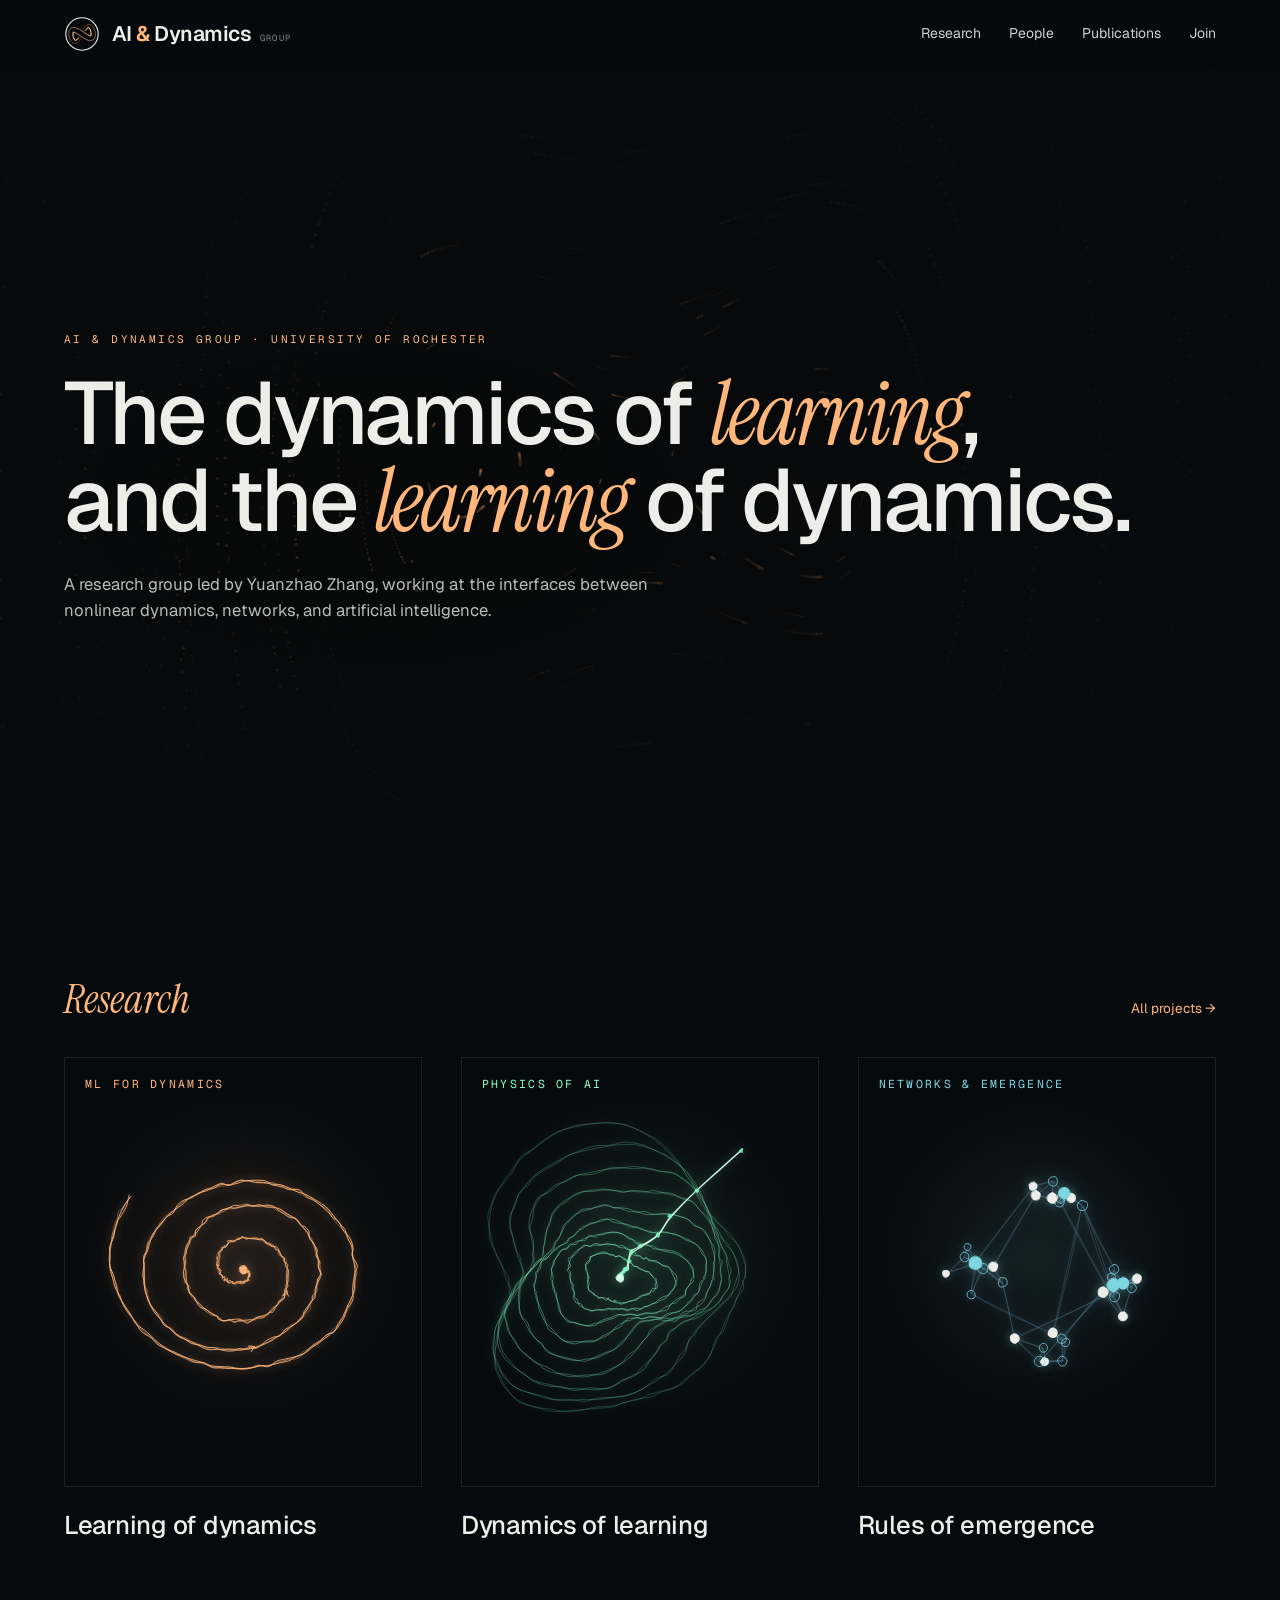
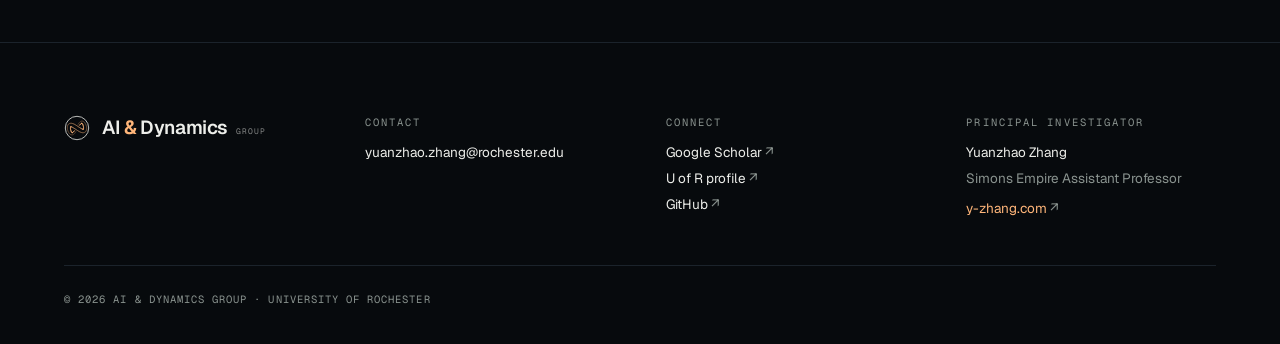
==== commit 5b112c47: "Hide the News page from the nav and sitemap The links are commented out ("Hidden for now"), not dele" ====
--- a/index.html
+++ b/index.html
@@ -68,7 +68,7 @@
       <a href="research.html">Research</a>
       <a href="people.html">People</a>
       <a href="publications.html">Publications</a>
-      <a href="news.html">News</a>
+      <!-- Hidden for now: <a href="news.html">News</a> -->
       <a href="join.html">Join</a>
     </nav>
     <button type="button" class="menu-toggle" aria-label="Menu" aria-controls="mobile-menu" aria-expanded="false">
@@ -78,7 +78,7 @@
       <a href="research.html">Research</a>
       <a href="people.html">People</a>
       <a href="publications.html">Publications</a>
-      <a href="news.html">News</a>
+      <!-- Hidden for now: <a href="news.html">News</a> -->
       <a href="join.html">Join</a>
     </div>
   </header>
--- a/styles.css
+++ b/styles.css
@@ -219,7 +219,7 @@
   font-size: clamp(15px, 1.4vw, 19px);
   line-height: 1.55;
   color: var(--ink-soft);
-  margin: 24px 0 0;
+  margin: 0;
   max-width: 720px;
 }
 
@@ -1038,7 +1038,7 @@
   background: var(--surface);
   border: 1px solid var(--rule);
   display: grid;
-  grid-template-columns: repeat(auto-fit, minmax(220px, 1fr));
+  grid-template-columns: repeat(auto-fit, minmax(min(220px, 100%), 1fr));
   gap: 24px;
   align-items: center;
 }
@@ -1065,9 +1065,13 @@
   text-decoration: none;
 }
 
-.contact-strip .info .addr {
-  color: var(--ink-dim);
-  font-size: 12px;
+.contact-strip .note {
+  font-family: var(--sans);
+  font-size: clamp(15px, 1.3vw, 17px);
+  line-height: 1.65;
+  color: var(--ink-soft);
+  max-width: 72ch;
+  margin: 0;
 }
 
 .faq-block {
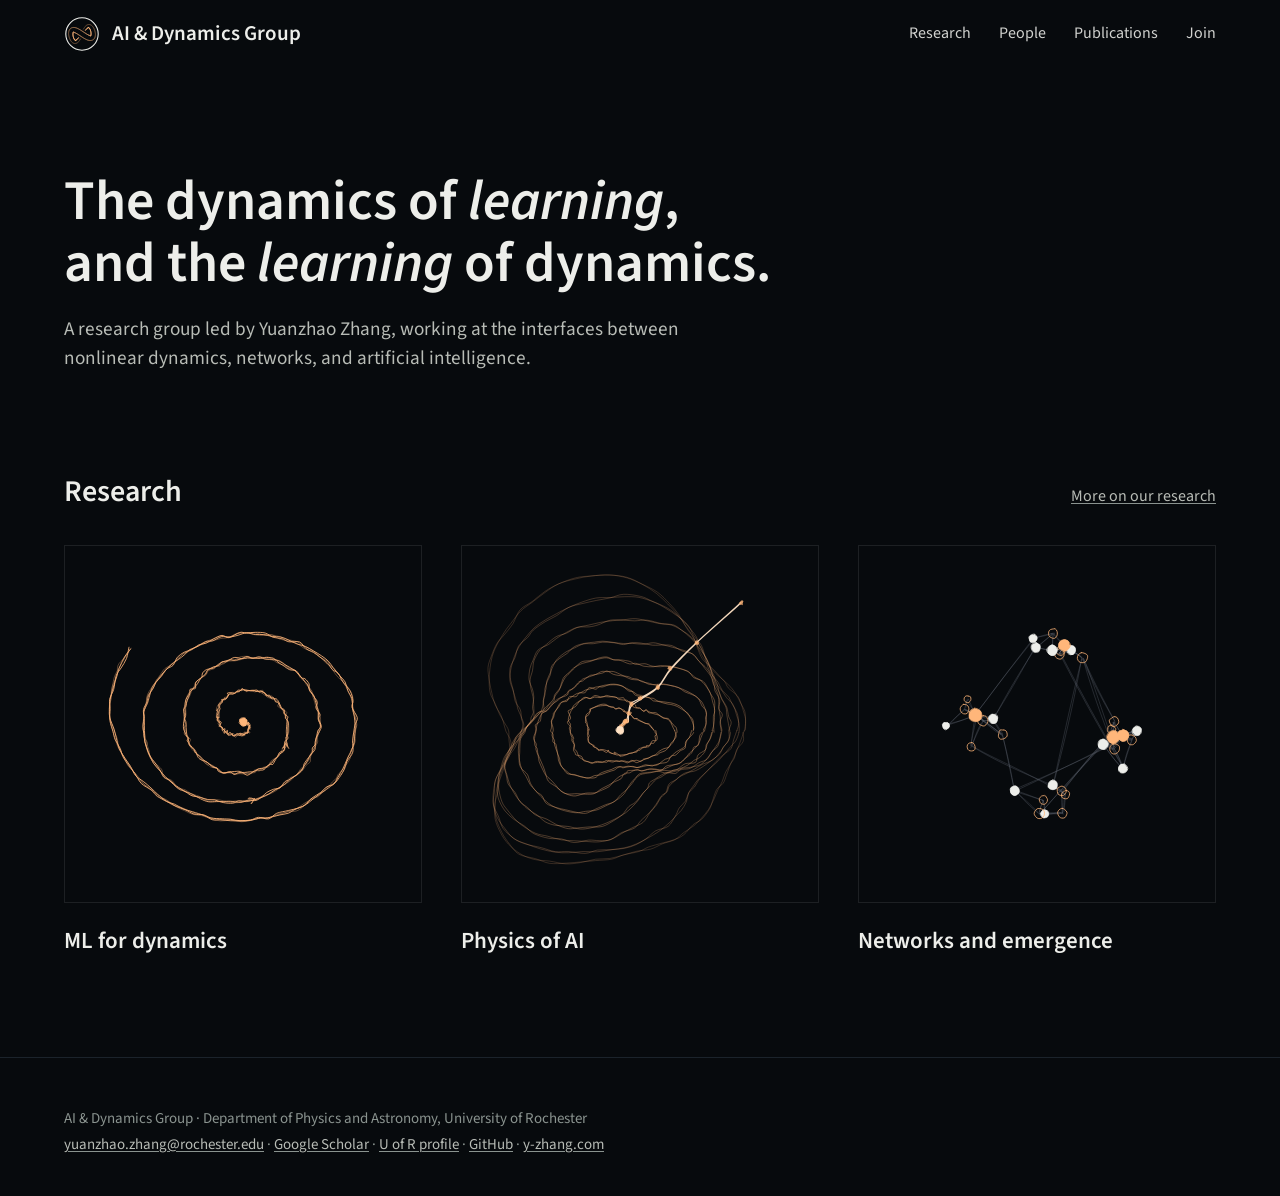
==== commit c90d18cb: "Design pass: make the site read less AI-generated Strips the stock generator kit while keeping the c" ====
--- a/index.html
+++ b/index.html
@@ -13,7 +13,7 @@
   <meta property="og:image" content="https://lab.y-zhang.com/assets/og.png" />
   <meta property="og:image:width" content="1200" />
   <meta property="og:image:height" content="630" />
-  <meta property="og:image:alt" content="AI &amp; Dynamics Group — The dynamics of learning, and the learning of dynamics." />
+  <meta property="og:image:alt" content="AI &amp; Dynamics Group, Department of Physics and Astronomy, University of Rochester" />
   <meta name="twitter:image" content="https://lab.y-zhang.com/assets/og.png" />
   <meta name="twitter:title" content="AI &amp; Dynamics Group · University of Rochester" />
   <meta name="twitter:description" content="A research group led by Yuanzhao Zhang at the University of Rochester, working at the interfaces between nonlinear dynamics, networks, and artificial intelligence." />
@@ -22,7 +22,7 @@
   <link rel="apple-touch-icon" href="/assets/apple-touch-icon.png" />
   <link rel="preconnect" href="https://fonts.googleapis.com" />
   <link rel="preconnect" href="https://fonts.gstatic.com" crossorigin />
-  <link href="https://fonts.googleapis.com/css2?family=Geist:wght@400;500;600&family=Geist+Mono&family=Instrument+Serif:ital@1&display=swap" rel="stylesheet" />
+  <link href="https://fonts.googleapis.com/css2?family=Source+Sans+3:ital,wght@0,400;0,600;1,400;1,600&display=swap" rel="stylesheet" />
   <link rel="stylesheet" href="styles.css" />
   <link rel="canonical" href="https://lab.y-zhang.com/" />
   <meta property="og:url" content="https://lab.y-zhang.com/" />
@@ -31,7 +31,6 @@
     "@context": "https://schema.org",
     "@type": "ResearchOrganization",
     "name": "AI & Dynamics Group",
-    "alternateName": "AID Lab",
     "description": "A research group led by Yuanzhao Zhang at the University of Rochester, working at the interfaces between nonlinear dynamics, networks, and artificial intelligence.",
     "parentOrganization": {
       "@type": "CollegeOrUniversity",
@@ -85,11 +84,7 @@
 
   <main id="main" tabindex="-1">
     <section class="hero">
-      <div data-flow-field aria-hidden="true" data-accent="#FFB67A" data-density="1" data-speed="0.45" data-opacity="0.5" style="position:absolute;inset:0"></div>
-      <div class="vignette"></div>
-      <div class="topbottom"></div>
       <div class="content">
-        <div class="hero-kicker">AI &amp; Dynamics Group · University of Rochester</div>
         <h1>
           The dynamics of <i>learning</i>,<br />
           and the <i>learning</i> of dynamics.
@@ -101,34 +96,31 @@
     <section class="home-research">
       <div class="section-head">
         <h2>Research</h2>
-        <a class="more" href="research.html">All projects <span aria-hidden="true">→</span></a>
+        <a class="more" href="research.html">More on our research</a>
       </div>
       <div class="theme-grid">
-        <a class="theme-card" href="research.html#ml-for-dynamics" style="--theme-accent: #FFB67A">
+        <a class="theme-card" href="research.html#ml-for-dynamics">
           <div class="visual">
-            <div class="tag">ML for Dynamics</div>
             <svg class="lab-visual" data-lab-visual="attractor" data-seed="7" aria-hidden="true"></svg>
           </div>
           <div class="body">
-            <h3>Learning of dynamics</h3>
+            <h3>ML for dynamics</h3>
           </div>
         </a>
-        <a class="theme-card" href="research.html#physics-of-ai" style="--theme-accent: #85FFC7">
+        <a class="theme-card" href="research.html#physics-of-ai">
           <div class="visual">
-            <div class="tag">Physics of AI</div>
             <svg class="lab-visual" data-lab-visual="landscape" data-seed="21" aria-hidden="true"></svg>
           </div>
           <div class="body">
-            <h3>Dynamics of learning</h3>
+            <h3>Physics of AI</h3>
           </div>
         </a>
-        <a class="theme-card" href="research.html#networks-emergence" style="--theme-accent: #7ED6E0">
+        <a class="theme-card" href="research.html#networks-emergence">
           <div class="visual">
-            <div class="tag">Networks &amp; Emergence</div>
             <svg class="lab-visual" data-lab-visual="network" data-seed="38" data-nodes="34" aria-hidden="true"></svg>
           </div>
           <div class="body">
-            <h3>Rules of emergence</h3>
+            <h3>Networks and emergence</h3>
           </div>
         </a>
       </div>
@@ -136,44 +128,14 @@
   </main>
 
   <footer class="site-footer">
-    <div class="footer-grid">
-      <div class="footer-col">
-        <div class="brand-row" role="img" aria-label="AI &amp; Dynamics Group">
-          <span data-logo-mark data-size="26"></span>
-          <span data-wordmark data-size="0.95">AI &amp; Dynamics Group</span>
-        </div>
-      </div>
-      <div class="footer-col">
-        <div class="head">Contact</div>
-        <div class="list">
-          <a href="mailto:yuanzhao.zhang@rochester.edu">yuanzhao.zhang@rochester.edu</a>
-        </div>
-      </div>
-      <div class="footer-col">
-        <div class="head">Connect</div>
-        <div class="list">
-          <a href="https://scholar.google.com/citations?user=xueImSMAAAAJ">Google Scholar <span aria-hidden="true">↗</span></a>
-          <a href="https://www.pas.rochester.edu/people/faculty/zhang-yuanzhao/index.html">U of R profile <span aria-hidden="true">↗</span></a>
-          <a href="https://github.com/y-z-zhang">GitHub <span aria-hidden="true">↗</span></a>
-        </div>
-      </div>
-      <div class="footer-col">
-        <div class="head">Principal Investigator</div>
-        <div class="list">
-          <span style="color: var(--ink)">Yuanzhao Zhang</span>
-          <span>Simons Empire Assistant Professor</span>
-          <a class="accent" href="https://y-zhang.com">y-zhang.com <span aria-hidden="true">↗</span></a>
-        </div>
-      </div>
-    </div>
-    <div class="footer-copy">© 2026 AI &amp; Dynamics Group · University of Rochester</div>
+    <p>AI &amp; Dynamics Group · Department of Physics and Astronomy, University of Rochester</p>
+    <p><a href="mailto:yuanzhao.zhang@rochester.edu">yuanzhao.zhang@rochester.edu</a> · <a href="https://scholar.google.com/citations?user=xueImSMAAAAJ">Google Scholar</a> · <a href="https://www.pas.rochester.edu/people/faculty/zhang-yuanzhao/index.html">U of R profile</a> · <a href="https://github.com/y-z-zhang">GitHub</a> · <a href="https://y-zhang.com">y-zhang.com</a></p>
   </footer>
 
   <script src="js/logo.js"></script>
   <script src="js/rough.js"></script>
   <script src="js/lab-visuals.js"></script>
   <script src="js/draw-visuals.js"></script>
-  <script src="js/flow-bg.js"></script>
   <script src="js/site.js"></script>
   <script data-goatcounter="https://aidlab.goatcounter.com/count"
           async src="https://gc.zgo.at/count.js"></script>
--- a/styles.css
+++ b/styles.css
@@ -1,4 +1,4 @@
-/* AID Lab — design tokens */
+/* AI & Dynamics Group — design tokens */
 :root {
   color-scheme: dark;
   --bg: #070A0D;
@@ -10,11 +10,13 @@
   --ink-soft: #B8BCB6;
   --rule: #1B232B;
   --accent: #FFB67A;
-  --accent2: #85FFC7;
-  --accent3: #7ED6E0;
-  --sans: "Geist", system-ui, sans-serif;
-  --serif: "Instrument Serif", Georgia, serif;
-  --mono: "Geist Mono", ui-monospace, monospace;
+  /* One accent; accent2/3 stay as aliases for the hidden News page. */
+  --accent2: var(--accent);
+  --accent3: var(--accent);
+  /* One type family; --serif and --mono alias it so every rule resolves. */
+  --sans: "Source Sans 3", system-ui, sans-serif;
+  --serif: var(--sans);
+  --mono: var(--sans);
 }
 
 * { box-sizing: border-box; }
@@ -31,7 +33,7 @@
 }
 
 /* Animate in-page scrolls and transitions only for users who have not
-   asked for reduced motion (the canvas animation opts out in JS). */
+   asked for reduced motion. */
 @media (prefers-reduced-motion: no-preference) {
   html { scroll-behavior: smooth; }
 }
@@ -52,26 +54,20 @@
 }
 
 a { color: inherit; }
-canvas { image-rendering: -webkit-optimize-contrast; }
+
+/* Links in running text and the footer are underlined; the nav is not. */
+main a,
+.site-footer a {
+  text-decoration: underline;
+  text-decoration-thickness: 1px;
+  text-underline-offset: 2px;
+  text-decoration-color: var(--ink-dim);
+}
+
+main a:hover,
+.site-footer a:hover { text-decoration-color: currentColor; }
 
 main { flex: 1; }
-
-/* Visually hidden, but read by screen readers and search engines. Used for
-   per-page <h1> topic headings on pages with a minimal (header-less) design. */
-.sr-only {
-  position: absolute;
-  width: 1px;
-  height: 1px;
-  padding: 0;
-  margin: -1px;
-  overflow: hidden;
-  clip: rect(0, 0, 0, 0);
-  white-space: nowrap;
-  border: 0;
-  /* Headings here would otherwise inherit UA bold and request a font
-     weight the site no longer loads. */
-  font-weight: 400;
-}
 
 /* Skip-to-content link: visually hidden until focused via keyboard. */
 .skip-link {
@@ -102,13 +98,11 @@
   align-items: center;
   gap: 14px;
   font-family: var(--sans);
-  font-size: 14px;
+  font-size: 16px;
   position: sticky;
   top: 0;
   z-index: 20;
-  background: color-mix(in srgb, var(--bg) 72%, transparent);
-  backdrop-filter: saturate(140%) blur(14px);
-  -webkit-backdrop-filter: saturate(140%) blur(14px);
+  background: var(--bg);
   border-bottom: 1px solid transparent;
   transition: border-color 0.2s;
 }
@@ -183,7 +177,11 @@
   border-bottom: 1px solid var(--rule);
 }
 
-.mobile-menu a.active { color: var(--accent); }
+.mobile-menu a.active {
+  color: var(--accent);
+  text-decoration: underline;
+  text-underline-offset: 4px;
+}
 
 @media (max-width: 720px) {
   .site-nav .links { display: none; }
@@ -205,18 +203,34 @@
 }
 
 
+/* Small section heading (People). Ordinary type, not an uppercase eyebrow. */
 .kicker {
-  font-family: var(--mono);
-  font-size: 11px;
-  color: var(--accent);
-  letter-spacing: 0.22em;
-  text-transform: uppercase;
-  margin-bottom: 24px;
-}
+  font-family: var(--sans);
+  font-size: 17px;
+  font-weight: 600;
+  color: var(--ink-soft);
+  margin: 0 0 24px;
+}
+
+/* Visible title on inner pages. */
+.page-title {
+  font-family: var(--sans);
+  font-weight: 600;
+  font-size: clamp(28px, 3vw, 36px);
+  line-height: 1.2;
+  color: var(--ink);
+  margin: 0;
+  padding: clamp(32px, 4.5vw, 56px) clamp(20px, 5vw, 64px) 0;
+}
+
+/* The section after a page title needs less top space. */
+main > .page-title + * { padding-top: clamp(20px, 2.5vw, 28px); }
+
+.page-header .page-title { padding: 0; margin: 0 0 16px; }
 
 .page-header .subtitle {
   font-family: var(--sans);
-  font-size: clamp(15px, 1.4vw, 19px);
+  font-size: clamp(17px, 1.5vw, 19px);
   line-height: 1.55;
   color: var(--ink-soft);
   margin: 0;
@@ -228,81 +242,38 @@
 ============================================================ */
 
 .hero {
-  position: relative;
-  overflow: hidden;
-  height: clamp(600px, 62vw, 820px);
-}
-
-.hero canvas { position: absolute; inset: 0; }
-
-.hero .vignette,
-.hero .topbottom {
-  position: absolute; inset: 0; pointer-events: none;
-}
-
-.hero .vignette {
-  background: radial-gradient(ellipse 70% 60% at 30% 55%, transparent 0%, color-mix(in srgb, var(--bg) 75%, transparent) 75%);
-}
-
-.hero .topbottom {
-  background: linear-gradient(180deg, color-mix(in srgb, var(--bg) 87%, transparent) 0%, transparent 18%, transparent 70%, var(--bg) 100%);
-}
-
-.hero .content {
-  position: absolute;
-  left: clamp(20px, 5vw, 64px);
-  right: clamp(20px, 5vw, 64px);
-  top: 50%;
-  transform: translateY(-46%);
-}
-
-.hero .hero-kicker {
-  font-family: var(--mono);
-  font-size: 11px;
-  color: var(--accent);
-  letter-spacing: 0.22em;
-  text-transform: uppercase;
-  margin-bottom: 24px;
+  padding: clamp(56px, 8vw, 112px) clamp(20px, 5vw, 64px) clamp(32px, 4vw, 48px);
 }
 
 .hero h1 {
   font-family: var(--sans);
-  font-weight: 500;
-  font-size: clamp(40px, 7.2vw, 88px);
-  line-height: 0.98;
-  letter-spacing: -0.035em;
-  color: var(--ink);
-  margin: 0;
-  max-width: 1080px;
+  font-weight: 600;
+  font-size: clamp(32px, 4.6vw, 56px);
+  line-height: 1.1;
+  color: var(--ink);
+  margin: 0;
+  max-width: 900px;
   text-wrap: balance;
 }
 
-.hero h1 i {
-  font-family: var(--serif);
-  font-style: italic;
-  font-weight: 400;
-  color: var(--accent);
-}
+/* Plain typographic emphasis: same face and colour as the line. */
+.hero h1 i { font-style: italic; }
 
 .hero p {
   font-family: var(--sans);
-  font-size: clamp(15px, 1.3vw, 18px);
+  font-size: clamp(17px, 1.5vw, 20px);
   line-height: 1.55;
   color: var(--ink-soft);
-  margin: 28px 0 0;
+  margin: 20px 0 0;
   max-width: 620px;
 }
 
-@media (max-width: 720px) {
-  .hero { height: 600px; }
-}
-
 /* ============================================================
    HOME RESEARCH GRID
 ============================================================ */
 
 .home-research {
-  padding: clamp(60px, 10vw, 110px) clamp(20px, 5vw, 64px) clamp(50px, 8vw, 90px);
+  padding: clamp(24px, 4vw, 48px) clamp(20px, 5vw, 64px) clamp(50px, 8vw, 90px);
   background: var(--bg);
 }
 
@@ -312,23 +283,19 @@
   margin-bottom: 32px;
 }
 
-/* Real heading in the serif-italic accent voice of the year labels on
-   News and Publications. */
 .home-research .section-head h2 {
   margin: 0;
-  font-family: var(--serif);
-  font-style: italic;
-  font-weight: 400;
-  font-size: clamp(28px, 3.5vw, 40px);
-  color: var(--accent);
+  font-family: var(--sans);
+  font-weight: 600;
+  font-size: clamp(24px, 2.6vw, 30px);
+  color: var(--ink);
 }
 
 .home-research .section-head .more {
   margin-left: auto;
   font-family: var(--sans);
-  font-size: 13.5px;
-  color: var(--accent);
-  text-decoration: none;
+  font-size: 16px;
+  color: var(--ink-soft);
 }
 
 .theme-grid {
@@ -343,43 +310,20 @@
   display: block;
 }
 
-/* Taller card with a soft radial glow of the theme accent behind the
-   hand-drawn (Rough.js) visual. The single --theme-accent var drives the
-   tint, border, and drop-shadow glow via color-mix. */
+/* Figure frame on each home theme card. */
 .theme-card .visual {
   position: relative;
-  aspect-ratio: 5 / 6;
+  aspect-ratio: 1 / 1;
   overflow: hidden;
   border: 1px solid var(--card-border);
-  background: radial-gradient(circle at 50% 46%,
-    color-mix(in srgb, var(--theme-accent, var(--accent)) 11%, transparent),
-    color-mix(in srgb, var(--theme-accent, var(--accent)) 2%, transparent) 42%,
-    transparent 66%);
-  transition: border-color 0.25s;
-}
-
-/* Hand-drawn visual fills its .visual container (home cards + research rows),
-   with an accent-tinted glow. Driven by the container's --theme-accent. */
+}
+
+/* The drawing fills its .visual container (home cards + research rows). */
 .visual .lab-visual {
   position: absolute;
   inset: 0;
   width: 100%;
   height: 100%;
-  filter:
-    drop-shadow(0 0 5px color-mix(in srgb, var(--theme-accent, var(--accent)) 42%, transparent))
-    drop-shadow(0 0 16px color-mix(in srgb, var(--theme-accent, var(--accent)) 15%, transparent));
-}
-
-.theme-card .tag {
-  position: absolute;
-  top: 18px;
-  left: 20px;
-  z-index: 2;
-  font-family: var(--mono);
-  font-size: 11.5px;
-  letter-spacing: 0.2em;
-  text-transform: uppercase;
-  color: var(--theme-accent, var(--accent));
 }
 
 .theme-card .body {
@@ -388,31 +332,20 @@
 
 .theme-card .body h3 {
   font-family: var(--sans);
-  font-weight: 500;
-  font-size: clamp(23px, 2vw, 30px);
-  line-height: 1.16;
-  letter-spacing: -0.01em;
+  font-weight: 600;
+  font-size: clamp(21px, 1.8vw, 26px);
+  line-height: 1.2;
   color: var(--ink);
   margin: 0 0 12px;
-  transition: color 0.2s;
-}
-
-.theme-card .body p {
-  font-family: var(--sans);
-  font-size: 15px;
-  line-height: 1.5;
-  color: var(--ink-dim);
-  margin: 0;
-  max-width: 42ch;
-}
-
-/* Subtle hover affordance (cards are links): brighten the border + accent
-   the title. The visual itself stays calm. */
-.theme-card:hover .visual,
-.theme-card:focus-visible .visual {
-  border-color: color-mix(in srgb, var(--theme-accent, var(--accent)) 55%, var(--card-border));
-}
-.theme-card:hover .body h3 { color: var(--theme-accent, var(--accent)); }
+}
+
+/* Cards are links: underline the title on hover and keyboard focus. */
+.theme-card:hover .body h3,
+.theme-card:focus-visible .body h3 {
+  text-decoration: underline;
+  text-decoration-thickness: 1px;
+  text-underline-offset: 4px;
+}
 
 /* ============================================================
    RESEARCH PAGE
@@ -425,7 +358,7 @@
   padding-bottom: clamp(28px, 4vw, 44px);
   border-top: 1px solid var(--rule);
   display: grid;
-  grid-template-columns: minmax(220px, 1fr) minmax(260px, 1.4fr) minmax(220px, 1fr);
+  grid-template-columns: minmax(220px, 320px) minmax(0, 1fr);
   gap: clamp(20px, 2.5vw, 36px);
   align-items: start;
 }
@@ -433,104 +366,60 @@
 .research-row:last-child { border-bottom: 1px solid var(--rule); }
 
 .research-row .visual {
+  grid-row: span 2;
   aspect-ratio: 1 / 1;
   border: 1px solid var(--card-border);
   position: relative;
   overflow: hidden;
-  background: radial-gradient(circle at 50% 46%,
-    color-mix(in srgb, var(--theme-accent, var(--accent)) 11%, transparent),
-    color-mix(in srgb, var(--theme-accent, var(--accent)) 2%, transparent) 42%,
-    transparent 66%);
-}
-
-.research-row .visual .tag {
-  position: absolute;
-  top: 14px;
-  left: 16px;
-  z-index: 2;
-  font-family: var(--mono);
-  font-size: 10.5px;
-  letter-spacing: 0.18em;
-  text-transform: uppercase;
-  color: var(--theme-accent, var(--accent));
 }
 
 .research-row h2 {
   font-family: var(--sans);
-  font-weight: 500;
-  font-size: clamp(20px, 2.2vw, 26px);
-  line-height: 1.18;
-  letter-spacing: -0.018em;
+  font-weight: 600;
+  font-size: clamp(22px, 2.2vw, 28px);
+  line-height: 1.2;
   color: var(--ink);
   margin: 0;
 }
 
 .research-row .overview {
   font-family: var(--sans);
-  font-size: clamp(14px, 1.05vw, 15.5px);
-  line-height: 1.55;
+  font-size: 17px;
+  line-height: 1.6;
   color: var(--ink-soft);
   margin: 12px 0 0;
-}
-
-.research-row .keywords {
-  display: flex;
-  flex-wrap: wrap;
-  gap: 6px;
-  margin-top: 16px;
-}
-
-.research-row .keywords span {
-  font-family: var(--mono);
-  font-size: 10.5px;
-  color: var(--ink);
-  padding: 3px 8px;
-  background: var(--surface);
-  border: 1px solid var(--rule);
-  border-radius: 3px;
+  max-width: 68ch;
 }
 
 .research-row .sidecol {
-  display: flex;
-  flex-direction: column;
-  gap: 20px;
+  display: grid;
+  grid-template-columns: 1fr 1.3fr;
+  gap: clamp(20px, 2.5vw, 36px);
 }
 
 .research-row .col-label {
-  font-family: var(--mono);
-  font-size: 10px;
-  color: var(--ink-dim);
-  letter-spacing: 0.16em;
-  text-transform: uppercase;
-  margin-bottom: 8px;
+  font-family: var(--sans);
+  font-size: 16px;
+  font-weight: 600;
+  color: var(--ink);
+  margin: 0 0 8px;
 }
 
 .research-row .questions {
-  list-style: none;
-  padding: 0;
-  margin: 0;
-  display: flex;
-  flex-direction: column;
-  gap: 6px;
+  list-style: disc;
+  padding: 0 0 0 1.2em;
+  margin: 0;
 }
 
 .research-row .questions li {
-  display: grid;
-  grid-template-columns: 16px 1fr;
-  gap: 8px;
-  font-family: var(--sans);
-  font-size: 14.5px;
+  font-family: var(--sans);
+  font-size: 16px;
   line-height: 1.45;
   color: var(--ink);
-}
-
-.research-row .questions li .arr {
-  font-family: var(--mono);
-  font-style: normal;
-  font-size: 11px;
-  padding-top: 4px;
-  color: var(--theme-accent, var(--accent));
-}
+  margin: 0 0 6px;
+}
+
+.research-row .questions li::marker { color: var(--ink-dim); }
 
 .research-row .papers {
   list-style: none;
@@ -541,7 +430,7 @@
 .research-row .papers li {
   padding: 8px 0;
   display: grid;
-  grid-template-columns: 36px 1fr;
+  grid-template-columns: 40px 1fr;
   gap: 8px;
   align-items: baseline;
 }
@@ -549,30 +438,32 @@
 .research-row .papers li + li { border-top: 1px solid var(--rule); }
 
 .research-row .papers .year {
-  font-family: var(--mono);
-  font-size: 11px;
-  color: var(--theme-accent, var(--accent));
+  font-family: var(--sans);
+  font-size: 14px;
+  color: var(--ink-dim);
 }
 
 .research-row .papers a {
   font-family: var(--sans);
-  font-size: 13px;
-  color: var(--ink);
-  text-decoration: none;
-  line-height: 1.3;
-}
-
+  font-size: 15.5px;
+  color: var(--ink);
+  line-height: 1.35;
+}
+
+/* inline-block keeps the link underline off the venue line. */
 .research-row .papers .venue {
-  font-family: var(--serif);
-  font-style: italic;
-  font-size: 12px;
+  display: inline-block;
+  width: 100%;
+  font-family: var(--sans);
+  font-size: 14px;
   color: var(--ink-dim);
   margin-top: 2px;
 }
 
 @media (max-width: 900px) {
   .research-row { grid-template-columns: 1fr; }
-  .research-row .visual { aspect-ratio: 16 / 9; }
+  .research-row .visual { aspect-ratio: 16 / 9; grid-row: auto; }
+  .research-row .sidecol { grid-template-columns: 1fr; }
 }
 
 /* ============================================================
@@ -582,20 +473,20 @@
 .people-section { padding: clamp(36px, 4.5vw, 56px) clamp(20px, 5vw, 64px) clamp(60px, 8vw, 100px); }
 
 .pi-card {
-  padding: clamp(28px, 4vw, 44px);
-  background: var(--surface);
-  border: 1px solid var(--rule);
   display: grid;
-  grid-template-columns: repeat(auto-fit, minmax(260px, 1fr));
-  gap: 32px;
+  grid-template-columns: minmax(0, 320px) minmax(0, 62ch);
+  gap: clamp(28px, 4vw, 48px);
   align-items: start;
+}
+
+@media (max-width: 720px) {
+  .pi-card { grid-template-columns: 1fr; }
 }
 
 .pi-card .portrait {
   aspect-ratio: 4 / 5;
   max-width: 360px;
   background: var(--surface2);
-  border: 1px solid var(--rule);
   position: relative;
   overflow: hidden;
 }
@@ -612,24 +503,23 @@
 
 .pi-card h2 {
   font-family: var(--sans);
-  font-weight: 500;
-  font-size: clamp(28px, 4vw, 42px);
-  line-height: 1.08;
-  letter-spacing: -0.02em;
+  font-weight: 600;
+  font-size: clamp(26px, 2.8vw, 34px);
+  line-height: 1.1;
   margin: 0;
 }
 
 .pi-card .pi-title {
   font-family: var(--sans);
-  font-size: clamp(15px, 1.3vw, 17px);
-  color: var(--ink-soft);
-  margin-top: 10px;
+  font-size: 17px;
+  color: var(--ink-soft);
+  margin-top: 8px;
 }
 
 .pi-card .bio {
   font-family: var(--sans);
-  font-size: 16px;
-  line-height: 1.65;
+  font-size: 17px;
+  line-height: 1.6;
   color: var(--ink-soft);
   margin: 22px 0 0;
   max-width: 620px;
@@ -640,137 +530,85 @@
   flex-wrap: wrap;
   gap: 20px;
   margin-top: 24px;
-  font-family: var(--mono);
-  font-size: 12.5px;
-  color: var(--ink);
-}
-
-.pi-card .pi-links a { text-decoration: none; }
-.pi-card .pi-links .link-accent { color: var(--accent); }
-.pi-card .pi-links .link-dim { color: var(--ink-dim); }
-
-.members-block { margin-top: 28px; }
+  font-family: var(--sans);
+  font-size: 16px;
+  color: var(--ink);
+}
+
+
+.members-block { margin-top: clamp(40px, 5vw, 56px); }
 
 .member-card {
-  padding: clamp(24px, 3vw, 36px);
-  background: var(--surface);
-  border: 1px solid var(--rule);
-  border-left: 2px solid var(--accent);
-  max-width: 560px;
+  padding: 18px 0 0;
+  border-top: 1px solid var(--rule);
+  max-width: 62ch;
 }
 
 .member-card h3 {
   font-family: var(--sans);
-  font-weight: 500;
-  font-size: clamp(20px, 2.2vw, 24px);
-  line-height: 1.18;
-  letter-spacing: -0.015em;
+  font-weight: 600;
+  font-size: clamp(20px, 2vw, 23px);
+  line-height: 1.2;
   color: var(--ink);
   margin: 0;
 }
 
 .member-card .member-role {
   font-family: var(--sans);
-  font-size: 14px;
-  color: var(--ink-soft);
-  margin-top: 8px;
+  font-size: 16px;
+  color: var(--ink-soft);
+  margin-top: 6px;
 }
 
 .member-card p {
   font-family: var(--sans);
-  font-size: 14.5px;
+  font-size: 16.5px;
   line-height: 1.6;
-  color: var(--ink-dim);
+  color: var(--ink-soft);
   margin: 12px 0 0;
 }
 
-.recruiting {
-  margin-top: 28px;
-  padding: clamp(28px, 4vw, 44px);
-  border: 1px dashed var(--rule);
-  display: grid;
-  grid-template-columns: repeat(auto-fit, minmax(260px, 1fr));
-  gap: 24px;
-  align-items: center;
-}
-
-.recruiting h3 {
-  font-family: var(--sans);
-  font-weight: 500;
-  font-size: clamp(22px, 2.8vw, 30px);
-  line-height: 1.18;
-  letter-spacing: -0.015em;
-  margin: 0;
-}
-
-.recruiting p {
-  font-family: var(--sans);
-  font-size: 15.5px;
-  line-height: 1.55;
-  color: var(--ink-soft);
-  margin: 14px 0 0;
-  max-width: 620px;
-}
-
-.btn-amber {
-  font-family: var(--sans);
-  font-weight: 500;
-  font-size: 14px;
-  color: var(--bg);
-  background: var(--accent);
-  padding: 14px 20px;
-  text-decoration: none;
-  display: inline-flex;
-  align-items: center;
-  gap: 10px;
-  justify-self: start;
-  white-space: nowrap;
-  border: 0;
-  cursor: pointer;
-}
-
 /* ============================================================
    PUBLICATIONS PAGE
 ============================================================ */
 
 .pubs-section { padding: clamp(36px, 4.5vw, 56px) clamp(20px, 5vw, 64px) clamp(60px, 8vw, 100px); }
 
-/* Cap line length on wide displays. Only the entry list is capped —
-   the filter row is chrome and must stay on one line. */
+/* Cap line length on wide displays; the filter row shares the cap. */
 .pubs-year { max-width: 1040px; }
 
 .pubs-filter {
+  max-width: 1040px;
   display: flex;
-  gap: 8px;
+  gap: 6px 20px;
   flex-wrap: wrap;
   margin-bottom: 32px;
 }
 
+/* Topic filter as a plain line of text buttons. */
 .pubs-filter button {
-  font-family: var(--mono);
-  font-size: 11.5px;
-  letter-spacing: 0.1em;
-  text-transform: uppercase;
-  padding: 8px 14px;
-  background: transparent;
-  color: var(--ink);
-  border: 1px solid var(--rule);
-  border-radius: 3px;
+  font-family: var(--sans);
+  font-size: 16px;
+  padding: 4px 0;
+  background: none;
+  color: var(--ink-dim);
+  border: 0;
+  border-bottom: 2px solid transparent;
   cursor: pointer;
 }
 
+.pubs-filter button:hover { color: var(--ink); }
+
 .pubs-filter button.active {
-  background: var(--accent);
-  color: var(--bg);
-  border-color: var(--accent);
+  color: var(--ink);
+  border-bottom-color: var(--accent);
 }
 
 .pubs-filter .count {
   margin-left: auto;
-  font-family: var(--mono);
-  font-size: 11px;
+  font-family: var(--sans);
+  font-size: 15px;
   color: var(--ink-dim);
-  letter-spacing: 0.1em;
   align-self: center;
 }
 
@@ -789,11 +627,10 @@
 
 .pubs-year .year-label {
   margin: 0;
-  font-family: var(--serif);
-  font-style: italic;
-  font-weight: 400;
-  font-size: clamp(28px, 3.5vw, 40px);
-  color: var(--accent);
+  font-family: var(--sans);
+  font-weight: 600;
+  font-size: 22px;
+  color: var(--ink);
 }
 
 @media (max-width: 600px) {
@@ -801,10 +638,10 @@
 }
 
 .pub-entry {
-  padding: 18px 0;
+  padding: 16px 0;
   display: grid;
-  grid-template-columns: repeat(auto-fit, minmax(min(280px, 100%), 1fr));
-  gap: 20px;
+  grid-template-columns: 1fr;
+  gap: 6px;
   align-items: start;
 }
 
@@ -813,17 +650,16 @@
 
 .pub-entry h3 {
   font-family: var(--sans);
-  font-weight: 500;
+  font-weight: 600;
   font-size: 18px;
-  line-height: 1.3;
-  color: var(--ink);
-  margin: 0;
-  letter-spacing: -0.01em;
+  line-height: 1.35;
+  color: var(--ink);
+  margin: 0;
 }
 
 .pub-entry .authors {
   font-family: var(--sans);
-  font-size: 13.5px;
+  font-size: 15px;
   color: var(--ink-dim);
   margin-top: 6px;
 }
@@ -834,61 +670,38 @@
 }
 
 .pub-entry .venue {
-  font-family: var(--serif);
+  font-family: var(--sans);
   font-style: italic;
   font-size: 15px;
   color: var(--ink-soft);
   margin-top: 2px;
 }
 
+/* PDF · arXiv · DOI as text links under each reference. */
 .pub-entry .actions {
   display: flex;
   flex-wrap: wrap;
-  gap: 8px;
-  align-items: center;
+  align-items: baseline;
   justify-self: start;
 }
 
 .pub-link, .pub-link-ghost {
-  font-family: var(--mono);
-  font-size: 11px;
-  text-decoration: none;
-  letter-spacing: 0.08em;
-  padding: 6px 12px;
-  border-radius: 3px;
-}
-
-.pub-link {
+  font-family: var(--sans);
+  font-size: 15px;
   color: var(--accent);
-  border: 1px solid var(--accent);
-  transition: background 0.15s, color 0.15s;
-}
-
-.pub-link:hover {
-  background: var(--accent);
-  color: var(--bg);
-}
-
-.pub-link-ghost {
-  color: var(--ink);
-  border: 1px solid var(--rule);
-  transition: border-color 0.15s, color 0.15s;
-}
-
-.pub-link-ghost:hover {
-  border-color: var(--ink);
-  color: var(--accent);
-}
-
-.pub-entry .tagpill {
-  font-family: var(--mono);
-  font-size: 10px;
+  text-decoration-color: var(--accent);
+  text-decoration-color: color-mix(in srgb, var(--accent) 45%, transparent);
+}
+
+.pub-link:hover,
+.pub-link-ghost:hover { text-decoration-color: currentColor; }
+
+/* inline-block keeps the separator out of the neighbouring link's underline. */
+.pub-entry .actions a + a::before {
+  content: "·";
+  display: inline-block;
+  margin: 0 8px;
   color: var(--ink-dim);
-  padding: 3px 8px;
-  border: 1px solid var(--rule);
-  border-radius: 3px;
-  text-transform: uppercase;
-  letter-spacing: 0.1em;
 }
 
 /* ============================================================
@@ -912,11 +725,10 @@
 
 .news-year .year-label {
   margin: 0;
-  font-family: var(--serif);
-  font-style: italic;
-  font-weight: 400;
-  font-size: clamp(28px, 3.5vw, 40px);
-  color: var(--accent);
+  font-family: var(--sans);
+  font-weight: 600;
+  font-size: 22px;
+  color: var(--ink);
 }
 
 .news-items {
@@ -944,8 +756,7 @@
   margin-bottom: 10px;
 }
 
-.news-items .tag.lab,
-.news-items .tag.recruiting { color: var(--accent); }
+.news-items .tag.lab { color: var(--accent); }
 .news-items .tag.paper { color: var(--accent2); }
 .news-items .tag.talk { color: var(--accent3); }
 
@@ -969,47 +780,31 @@
 
 .join-cards {
   display: grid;
-  grid-template-columns: repeat(auto-fit, minmax(min(280px, 100%), 1fr));
-  gap: 20px;
+  grid-template-columns: 1fr;
+  gap: 28px;
+  max-width: 68ch;
 }
 
 .join-card {
-  padding: clamp(24px, 3vw, 36px);
-  background: var(--surface);
-  border: 1px solid var(--rule);
+  padding: 18px 0 0;
+  border-top: 1px solid var(--rule);
   display: flex;
   flex-direction: column;
-  gap: 12px;
-}
-
-.join-card.amber { border-left: 2px solid var(--accent); }
-.join-card.green { border-left: 2px solid var(--accent2); }
-.join-card.cyan { border-left: 2px solid var(--accent3); }
-
-.join-card .ck {
-  font-family: var(--mono);
-  font-size: 11px;
-  letter-spacing: 0.18em;
-  text-transform: uppercase;
-}
-
-.join-card.amber .ck { color: var(--accent); }
-.join-card.green .ck { color: var(--accent2); }
-.join-card.cyan .ck { color: var(--accent3); }
+  gap: 8px;
+}
 
 .join-card h2 {
   font-family: var(--sans);
-  font-weight: 500;
-  font-size: clamp(20px, 2.4vw, 26px);
-  line-height: 1.18;
-  letter-spacing: -0.015em;
+  font-weight: 600;
+  font-size: 20px;
+  line-height: 1.25;
   color: var(--ink);
   margin: 0;
 }
 
 .join-card p {
   font-family: var(--sans);
-  font-size: 14.5px;
+  font-size: 16.5px;
   line-height: 1.6;
   color: var(--ink-soft);
   margin: 0;
@@ -1065,12 +860,27 @@
   text-decoration: none;
 }
 
-.contact-strip .note {
-  font-family: var(--sans);
-  font-size: clamp(15px, 1.3vw, 17px);
-  line-height: 1.65;
-  color: var(--ink-soft);
-  max-width: 72ch;
+/* Notice above the join cards asking applicants to engage with the
+   research before emailing. color-mix() lines fall back to the plain
+   declarations before them in browsers without support. */
+.email-note {
+  width: fit-content;
+  max-width: 100%;
+  margin: 0 0 36px;
+  padding: clamp(22px, 3vw, 32px) clamp(24px, 3.5vw, 40px);
+  background: var(--surface);
+  background: color-mix(in srgb, var(--accent) 8%, var(--surface));
+  border: 1px solid var(--rule);
+  border: 1px solid color-mix(in srgb, var(--accent) 35%, var(--rule));
+  border-left: 3px solid var(--accent);
+}
+
+.email-note p {
+  font-family: var(--sans);
+  font-size: clamp(16px, 1.6vw, 20px);
+  line-height: 1.6;
+  color: var(--ink);
+  max-width: 68ch;
   margin: 0;
 }
 
@@ -1080,12 +890,10 @@
 }
 
 .faq-block .label {
-  font-family: var(--mono);
-  font-size: 11px;
-  font-weight: 400;
-  color: var(--ink-dim);
-  letter-spacing: 0.22em;
-  text-transform: uppercase;
+  font-family: var(--sans);
+  font-size: 20px;
+  font-weight: 600;
+  color: var(--ink);
   margin: 0 0 18px;
 }
 
@@ -1109,8 +917,7 @@
 
 .faq-item .q {
   font-size: clamp(16px, 1.4vw, 19px);
-  font-weight: 500;
-  letter-spacing: -0.01em;
+  font-weight: 600;
 }
 
 .faq-item .plus {
@@ -1139,76 +946,19 @@
 ============================================================ */
 
 .site-footer {
-  padding: clamp(48px, 6vw, 72px) clamp(20px, 5vw, 64px) clamp(28px, 3vw, 40px);
+  padding: clamp(32px, 4vw, 48px) clamp(20px, 5vw, 64px) clamp(28px, 3vw, 40px);
   border-top: 1px solid var(--rule);
   font-family: var(--sans);
 }
 
-.footer-grid {
-  display: grid;
-  grid-template-columns: repeat(auto-fit, minmax(220px, 1fr));
-  gap: clamp(28px, 4vw, 56px);
-  align-items: start;
-  margin-bottom: clamp(32px, 4vw, 48px);
-}
-
-.footer-col .head {
-  font-family: var(--mono);
-  font-size: 10.5px;
+.site-footer p {
+  font-size: 15px;
+  line-height: 1.7;
   color: var(--ink-dim);
-  letter-spacing: 0.2em;
-  text-transform: uppercase;
-  margin-bottom: 14px;
-}
-
-.footer-col p {
-  font-family: var(--sans);
-  font-size: 13.5px;
-  line-height: 1.55;
-  color: var(--ink-dim);
-  margin: 0;
-  max-width: 280px;
-}
-
-.footer-col .brand-row {
-  display: flex;
-  align-items: center;
-  gap: 12px;
-  margin-bottom: 14px;
-}
-
-.footer-col .list {
-  display: flex;
-  flex-direction: column;
-  gap: 8px;
-  font-size: 13.5px;
-  color: var(--ink);
-}
-
-.footer-col .list a {
-  color: var(--ink);
-  text-decoration: none;
-  transition: color 0.15s;
-}
-
-.footer-col .list a:hover { color: var(--accent); }
-
-.footer-col .list span { color: var(--ink-dim); }
-
-.footer-col .list .accent {
-  color: var(--accent);
-  margin-top: 4px;
-}
-
-.footer-copy {
-  padding-top: clamp(20px, 2vw, 28px);
-  border-top: 1px solid var(--rule);
-  font-family: var(--mono);
-  font-size: 10.5px;
-  color: var(--ink-dim);
-  letter-spacing: 0.1em;
-  text-transform: uppercase;
-}
+  margin: 0;
+}
+
+.site-footer a { color: var(--ink-soft); }
 
 /* ============================================================
    FOCUS
@@ -1228,7 +978,7 @@
 /* ============================================================
    PRINT
    Dark palette flips to ink-on-paper via the custom properties;
-   chrome (nav, footer, filters, animations) is stripped; every
+   chrome (nav, footer, filters, figures) is stripped; every
    publication prints regardless of the active filter.
 ============================================================ */
 
@@ -1252,9 +1002,6 @@
   .menu-toggle,
   .mobile-menu,
   .pubs-filter,
-  [data-flow-field],
-  .hero .vignette,
-  .hero .topbottom,
   .theme-card .visual,
   .research-row .visual {
     display: none !important;
@@ -1270,14 +1017,9 @@
     break-inside: avoid;
   }
 
-  .hero { height: auto; padding: 24pt 0; }
-  .hero .content { position: static; transform: none; }
-
-  /* Inline --theme-accent on the articles outranks the :root flip above,
-     so !important is the only way to force it to ink for print. */
-  .research-row, .theme-card { --theme-accent: #000 !important; }
-
-  a { text-decoration: none; color: #000; }
+  .hero { padding: 24pt 0; }
+
+  a, main a { text-decoration: none; color: #000; }
 
   /* A printed reference list is useless without the references — expose
      each link's URL. Only absolute ones: a relative PDF path would print
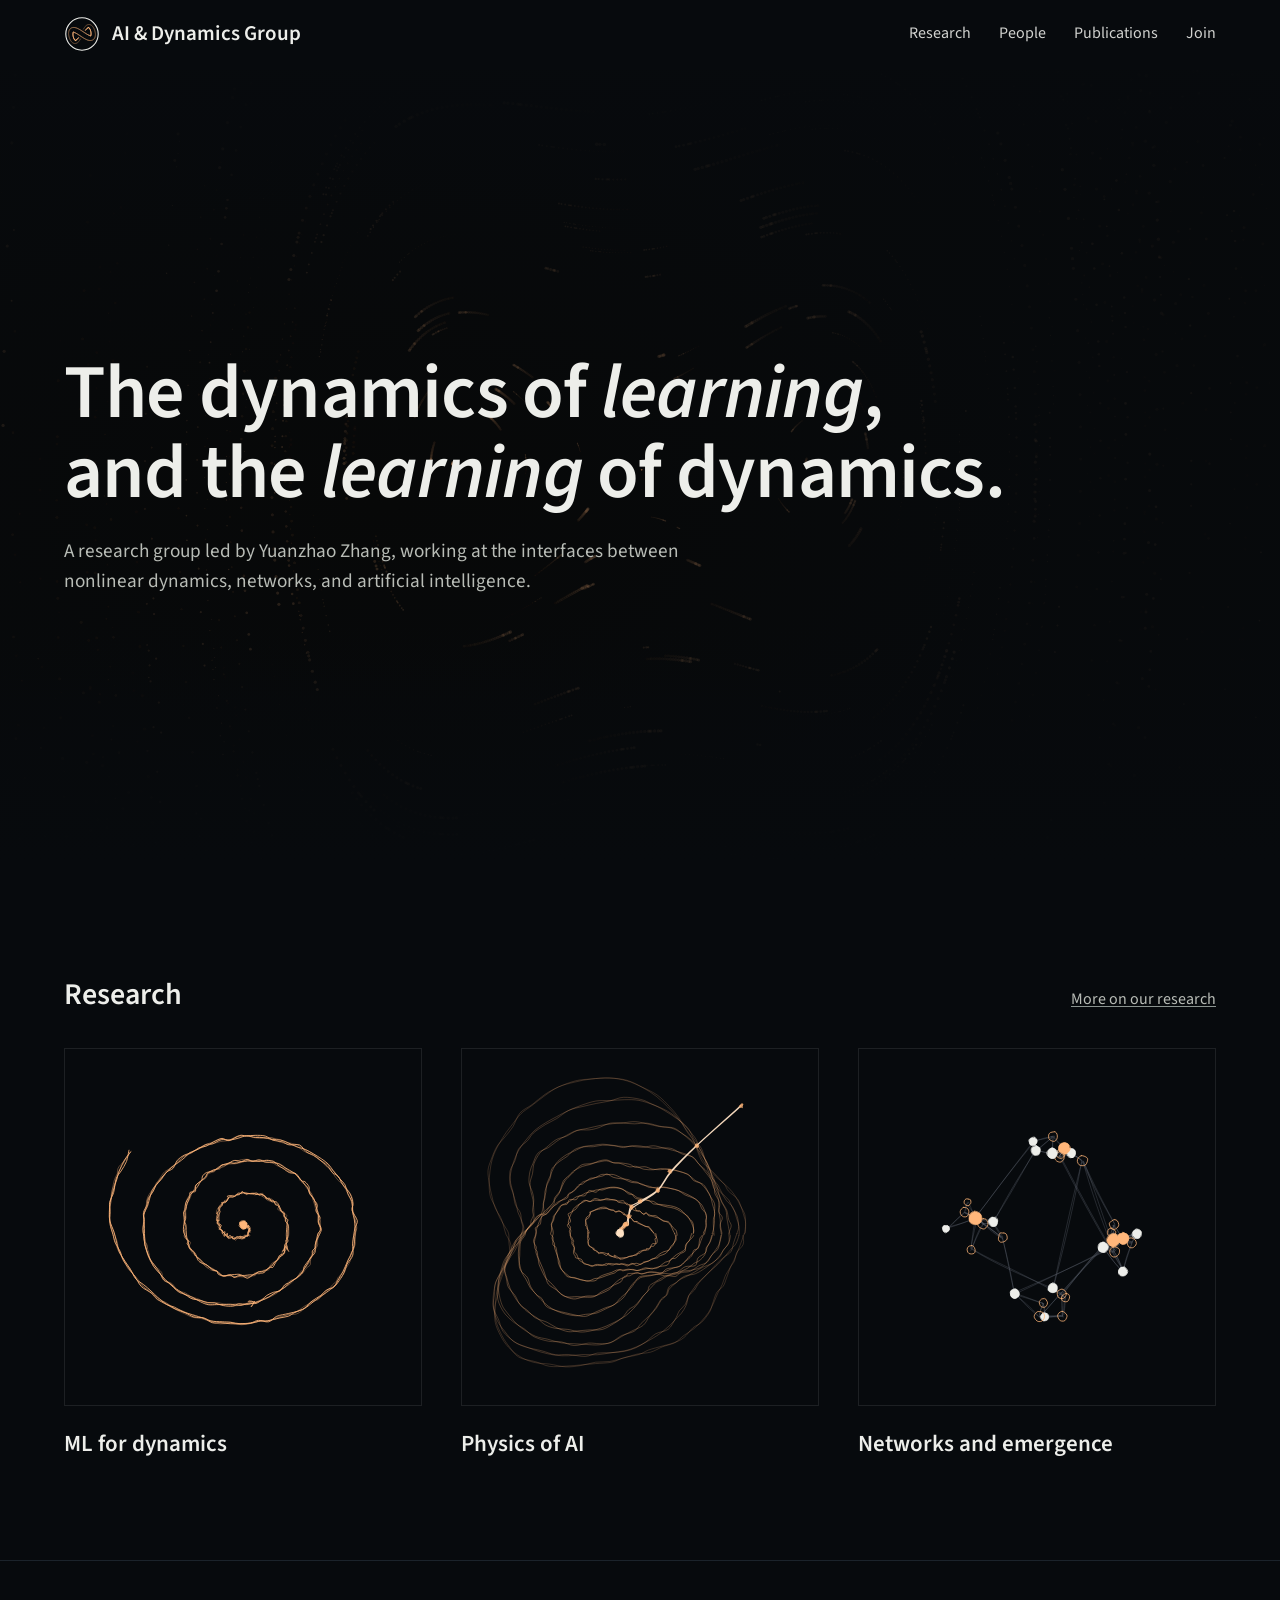
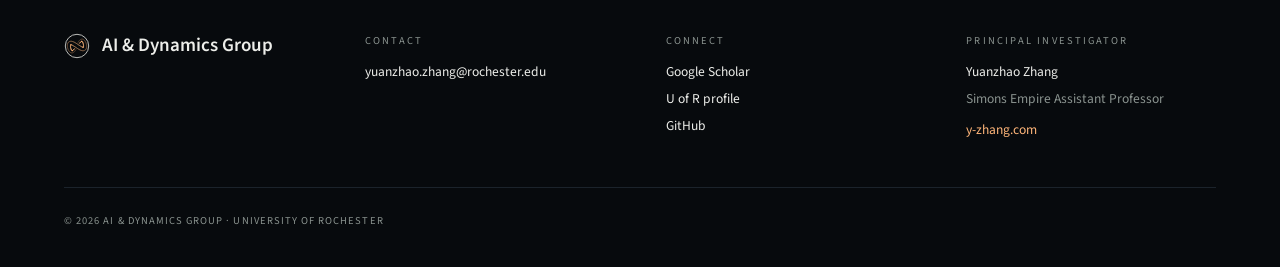
==== commit 593d32b0: "Restore the animated hero and the four-column footer Per review of the design pass: bring back the f" ====
--- a/index.html
+++ b/index.html
@@ -84,6 +84,9 @@
 
   <main id="main" tabindex="-1">
     <section class="hero">
+      <div data-flow-field aria-hidden="true" data-accent="#FFB67A" data-density="1" data-speed="0.45" data-opacity="0.5" style="position:absolute;inset:0"></div>
+      <div class="vignette"></div>
+      <div class="topbottom"></div>
       <div class="content">
         <h1>
           The dynamics of <i>learning</i>,<br />
@@ -128,14 +131,44 @@
   </main>
 
   <footer class="site-footer">
-    <p>AI &amp; Dynamics Group · Department of Physics and Astronomy, University of Rochester</p>
-    <p><a href="mailto:yuanzhao.zhang@rochester.edu">yuanzhao.zhang@rochester.edu</a> · <a href="https://scholar.google.com/citations?user=xueImSMAAAAJ">Google Scholar</a> · <a href="https://www.pas.rochester.edu/people/faculty/zhang-yuanzhao/index.html">U of R profile</a> · <a href="https://github.com/y-z-zhang">GitHub</a> · <a href="https://y-zhang.com">y-zhang.com</a></p>
+    <div class="footer-grid">
+      <div class="footer-col">
+        <div class="brand-row" role="img" aria-label="AI &amp; Dynamics Group">
+          <span data-logo-mark data-size="26"></span>
+          <span data-wordmark data-size="0.95">AI &amp; Dynamics Group</span>
+        </div>
+      </div>
+      <div class="footer-col">
+        <div class="head">Contact</div>
+        <div class="list">
+          <a href="mailto:yuanzhao.zhang@rochester.edu">yuanzhao.zhang@rochester.edu</a>
+        </div>
+      </div>
+      <div class="footer-col">
+        <div class="head">Connect</div>
+        <div class="list">
+          <a href="https://scholar.google.com/citations?user=xueImSMAAAAJ">Google Scholar</a>
+          <a href="https://www.pas.rochester.edu/people/faculty/zhang-yuanzhao/index.html">U of R profile</a>
+          <a href="https://github.com/y-z-zhang">GitHub</a>
+        </div>
+      </div>
+      <div class="footer-col">
+        <div class="head">Principal Investigator</div>
+        <div class="list">
+          <span style="color: var(--ink)">Yuanzhao Zhang</span>
+          <span>Simons Empire Assistant Professor</span>
+          <a class="accent" href="https://y-zhang.com">y-zhang.com</a>
+        </div>
+      </div>
+    </div>
+    <div class="footer-copy">© 2026 AI &amp; Dynamics Group · University of Rochester</div>
   </footer>
 
   <script src="js/logo.js"></script>
   <script src="js/rough.js"></script>
   <script src="js/lab-visuals.js"></script>
   <script src="js/draw-visuals.js"></script>
+  <script src="js/flow-bg.js"></script>
   <script src="js/site.js"></script>
   <script data-goatcounter="https://aidlab.goatcounter.com/count"
           async src="https://gc.zgo.at/count.js"></script>
--- a/styles.css
+++ b/styles.css
@@ -33,7 +33,7 @@
 }
 
 /* Animate in-page scrolls and transitions only for users who have not
-   asked for reduced motion. */
+   asked for reduced motion (the canvas animation opts out in JS). */
 @media (prefers-reduced-motion: no-preference) {
   html { scroll-behavior: smooth; }
 }
@@ -55,17 +55,15 @@
 
 a { color: inherit; }
 
-/* Links in running text and the footer are underlined; the nav is not. */
-main a,
-.site-footer a {
+/* Links in running text are underlined; nav and footer lists are not. */
+main a {
   text-decoration: underline;
   text-decoration-thickness: 1px;
   text-underline-offset: 2px;
   text-decoration-color: var(--ink-dim);
 }
 
-main a:hover,
-.site-footer a:hover { text-decoration-color: currentColor; }
+main a:hover { text-decoration-color: currentColor; }
 
 main { flex: 1; }
 
@@ -242,17 +240,43 @@
 ============================================================ */
 
 .hero {
-  padding: clamp(56px, 8vw, 112px) clamp(20px, 5vw, 64px) clamp(32px, 4vw, 48px);
+  position: relative;
+  overflow: hidden;
+  height: clamp(600px, 62vw, 820px);
+}
+
+.hero canvas { position: absolute; inset: 0; }
+
+.hero .vignette,
+.hero .topbottom {
+  position: absolute; inset: 0; pointer-events: none;
+}
+
+.hero .vignette {
+  background: radial-gradient(ellipse 70% 60% at 30% 55%, transparent 0%, color-mix(in srgb, var(--bg) 75%, transparent) 75%);
+}
+
+.hero .topbottom {
+  background: linear-gradient(180deg, color-mix(in srgb, var(--bg) 87%, transparent) 0%, transparent 18%, transparent 70%, var(--bg) 100%);
+}
+
+.hero .content {
+  position: absolute;
+  left: clamp(20px, 5vw, 64px);
+  right: clamp(20px, 5vw, 64px);
+  top: 50%;
+  transform: translateY(-46%);
 }
 
 .hero h1 {
   font-family: var(--sans);
   font-weight: 600;
-  font-size: clamp(32px, 4.6vw, 56px);
-  line-height: 1.1;
-  color: var(--ink);
-  margin: 0;
-  max-width: 900px;
+  font-size: clamp(36px, 6vw, 76px);
+  line-height: 1.05;
+  letter-spacing: -0.01em;
+  color: var(--ink);
+  margin: 0;
+  max-width: 1080px;
   text-wrap: balance;
 }
 
@@ -264,16 +288,20 @@
   font-size: clamp(17px, 1.5vw, 20px);
   line-height: 1.55;
   color: var(--ink-soft);
-  margin: 20px 0 0;
+  margin: 24px 0 0;
   max-width: 620px;
 }
 
+@media (max-width: 720px) {
+  .hero { height: 600px; }
+}
+
 /* ============================================================
    HOME RESEARCH GRID
 ============================================================ */
 
 .home-research {
-  padding: clamp(24px, 4vw, 48px) clamp(20px, 5vw, 64px) clamp(50px, 8vw, 90px);
+  padding: clamp(60px, 10vw, 110px) clamp(20px, 5vw, 64px) clamp(50px, 8vw, 90px);
   background: var(--bg);
 }
 
@@ -946,19 +974,76 @@
 ============================================================ */
 
 .site-footer {
-  padding: clamp(32px, 4vw, 48px) clamp(20px, 5vw, 64px) clamp(28px, 3vw, 40px);
+  padding: clamp(48px, 6vw, 72px) clamp(20px, 5vw, 64px) clamp(28px, 3vw, 40px);
   border-top: 1px solid var(--rule);
   font-family: var(--sans);
 }
 
-.site-footer p {
-  font-size: 15px;
-  line-height: 1.7;
+.footer-grid {
+  display: grid;
+  grid-template-columns: repeat(auto-fit, minmax(220px, 1fr));
+  gap: clamp(28px, 4vw, 56px);
+  align-items: start;
+  margin-bottom: clamp(32px, 4vw, 48px);
+}
+
+.footer-col .head {
+  font-family: var(--mono);
+  font-size: 10.5px;
   color: var(--ink-dim);
-  margin: 0;
-}
-
-.site-footer a { color: var(--ink-soft); }
+  letter-spacing: 0.2em;
+  text-transform: uppercase;
+  margin-bottom: 14px;
+}
+
+.footer-col p {
+  font-family: var(--sans);
+  font-size: 13.5px;
+  line-height: 1.55;
+  color: var(--ink-dim);
+  margin: 0;
+  max-width: 280px;
+}
+
+.footer-col .brand-row {
+  display: flex;
+  align-items: center;
+  gap: 12px;
+  margin-bottom: 14px;
+}
+
+.footer-col .list {
+  display: flex;
+  flex-direction: column;
+  gap: 8px;
+  font-size: 13.5px;
+  color: var(--ink);
+}
+
+.footer-col .list a {
+  color: var(--ink);
+  text-decoration: none;
+  transition: color 0.15s;
+}
+
+.footer-col .list a:hover { color: var(--accent); }
+
+.footer-col .list span { color: var(--ink-dim); }
+
+.footer-col .list .accent {
+  color: var(--accent);
+  margin-top: 4px;
+}
+
+.footer-copy {
+  padding-top: clamp(20px, 2vw, 28px);
+  border-top: 1px solid var(--rule);
+  font-family: var(--mono);
+  font-size: 10.5px;
+  color: var(--ink-dim);
+  letter-spacing: 0.1em;
+  text-transform: uppercase;
+}
 
 /* ============================================================
    FOCUS
@@ -978,7 +1063,7 @@
 /* ============================================================
    PRINT
    Dark palette flips to ink-on-paper via the custom properties;
-   chrome (nav, footer, filters, figures) is stripped; every
+   chrome (nav, footer, filters, figures, animation) is stripped; every
    publication prints regardless of the active filter.
 ============================================================ */
 
@@ -1002,6 +1087,9 @@
   .menu-toggle,
   .mobile-menu,
   .pubs-filter,
+  [data-flow-field],
+  .hero .vignette,
+  .hero .topbottom,
   .theme-card .visual,
   .research-row .visual {
     display: none !important;
@@ -1017,7 +1105,8 @@
     break-inside: avoid;
   }
 
-  .hero { padding: 24pt 0; }
+  .hero { height: auto; padding: 24pt 0; }
+  .hero .content { position: static; transform: none; }
 
   a, main a { text-decoration: none; color: #000; }
 
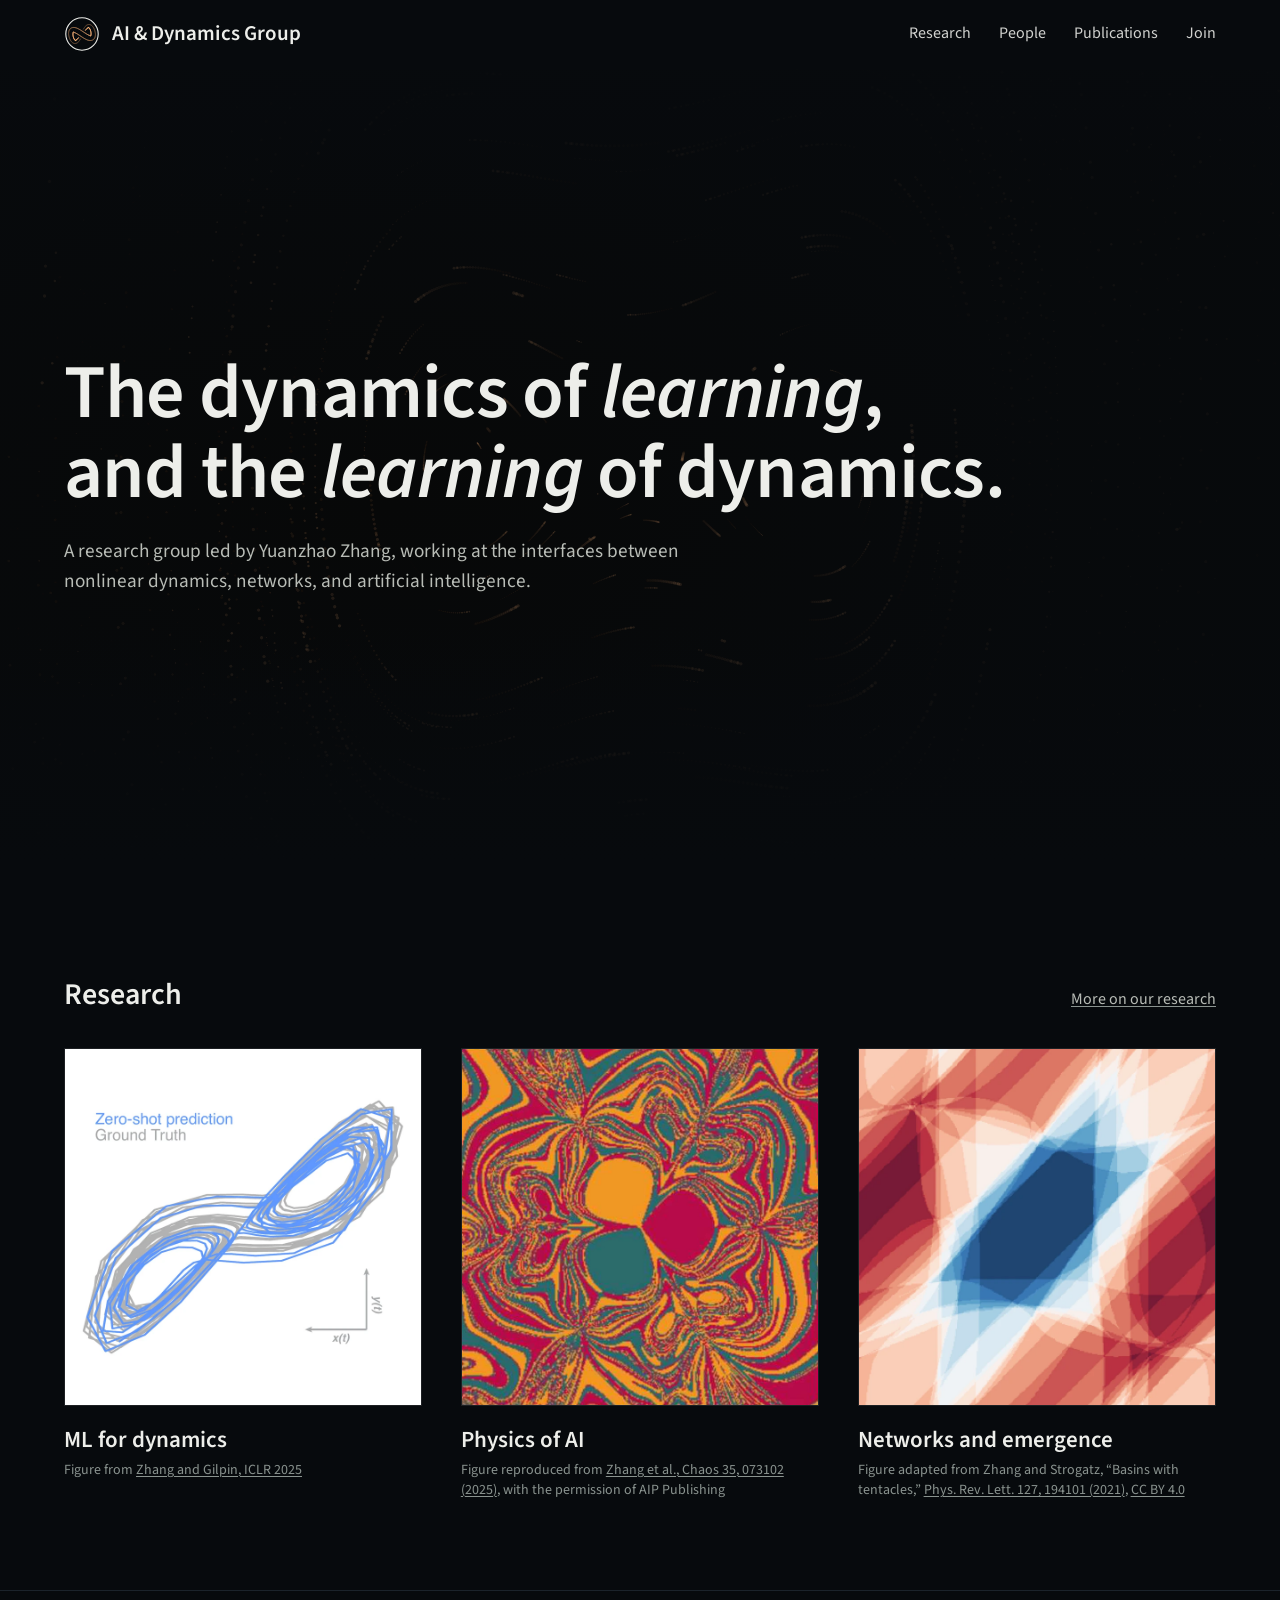
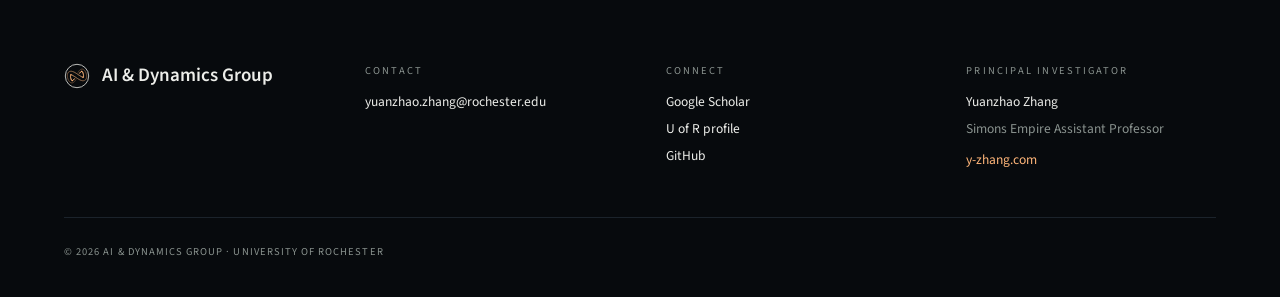
==== commit 6484174e: "Real figures and the PI's own words on Research, People and home - One figure per theme, cropped fro" ====
--- a/index.html
+++ b/index.html
@@ -102,30 +102,39 @@
         <a class="more" href="research.html">More on our research</a>
       </div>
       <div class="theme-grid">
-        <a class="theme-card" href="research.html#ml-for-dynamics">
-          <div class="visual">
-            <svg class="lab-visual" data-lab-visual="attractor" data-seed="7" aria-hidden="true"></svg>
-          </div>
-          <div class="body">
-            <h3>ML for dynamics</h3>
-          </div>
-        </a>
-        <a class="theme-card" href="research.html#physics-of-ai">
-          <div class="visual">
-            <svg class="lab-visual" data-lab-visual="landscape" data-seed="21" aria-hidden="true"></svg>
-          </div>
-          <div class="body">
-            <h3>Physics of AI</h3>
-          </div>
-        </a>
-        <a class="theme-card" href="research.html#networks-emergence">
-          <div class="visual">
-            <svg class="lab-visual" data-lab-visual="network" data-seed="38" data-nodes="34" aria-hidden="true"></svg>
-          </div>
-          <div class="body">
-            <h3>Networks and emergence</h3>
-          </div>
-        </a>
+        <div class="theme-item">
+          <a class="theme-card" href="research.html#ml-for-dynamics">
+            <div class="visual">
+              <img src="assets/figures/ml-for-dynamics.webp" alt="" width="800" height="800" loading="lazy" decoding="async" />
+            </div>
+            <div class="body">
+              <h3>ML for dynamics</h3>
+            </div>
+          </a>
+          <p class="fig-credit">Figure from <a href="publications.html#zero-shot-forecasting-of-chaotic-systems">Zhang and Gilpin, ICLR 2025</a></p>
+        </div>
+        <div class="theme-item">
+          <a class="theme-card" href="research.html#physics-of-ai">
+            <div class="visual">
+              <img src="assets/figures/physics-of-ai.webp" alt="" width="800" height="800" loading="lazy" decoding="async" />
+            </div>
+            <div class="body">
+              <h3>Physics of AI</h3>
+            </div>
+          </a>
+          <p class="fig-credit">Figure reproduced from <a href="https://doi.org/10.1063/5.0262977">Zhang et al., Chaos 35, 073102 (2025)</a>, with the permission of AIP Publishing</p>
+        </div>
+        <div class="theme-item">
+          <a class="theme-card" href="research.html#networks-emergence">
+            <div class="visual">
+              <img src="assets/figures/networks-emergence.webp" alt="" width="800" height="800" loading="lazy" decoding="async" />
+            </div>
+            <div class="body">
+              <h3>Networks and emergence</h3>
+            </div>
+          </a>
+          <p class="fig-credit">Figure adapted from Zhang and Strogatz, “Basins with tentacles,” <a href="https://doi.org/10.1103/PhysRevLett.127.194101">Phys. Rev. Lett. 127, 194101 (2021)</a>, <a href="https://creativecommons.org/licenses/by/4.0/">CC BY 4.0</a></p>
+        </div>
       </div>
     </section>
   </main>
@@ -165,9 +174,6 @@
   </footer>
 
   <script src="js/logo.js"></script>
-  <script src="js/rough.js"></script>
-  <script src="js/lab-visuals.js"></script>
-  <script src="js/draw-visuals.js"></script>
   <script src="js/flow-bg.js"></script>
   <script src="js/site.js"></script>
   <script data-goatcounter="https://aidlab.goatcounter.com/count"
--- a/styles.css
+++ b/styles.css
@@ -346,16 +346,19 @@
   border: 1px solid var(--card-border);
 }
 
-/* The drawing fills its .visual container (home cards + research rows). */
-.visual .lab-visual {
+/* A figure from one of our papers fills its square frame (home cards and
+   research rows). */
+.visual img {
   position: absolute;
   inset: 0;
   width: 100%;
   height: 100%;
+  object-fit: cover;
+  display: block;
 }
 
 .theme-card .body {
-  padding: 24px 0 0;
+  padding: 20px 0 0;
 }
 
 .theme-card .body h3 {
@@ -364,7 +367,20 @@
   font-size: clamp(21px, 1.8vw, 26px);
   line-height: 1.2;
   color: var(--ink);
-  margin: 0 0 12px;
+  margin: 0;
+}
+
+/* Caption and credit links brighten on hover (their text is dim). */
+.theme-item .fig-credit a:hover,
+.research-row .figure figcaption a:hover { color: var(--ink-soft); }
+
+/* Source of the figure, under each home card (outside the card link). */
+.theme-item .fig-credit {
+  font-family: var(--sans);
+  font-size: 14px;
+  line-height: 1.45;
+  color: var(--ink-dim);
+  margin: 6px 0 0;
 }
 
 /* Cards are links: underline the title on hover and keyboard focus. */
@@ -393,12 +409,24 @@
 
 .research-row:last-child { border-bottom: 1px solid var(--rule); }
 
+.research-row .figure {
+  grid-row: span 2;
+  margin: 0;
+}
+
 .research-row .visual {
-  grid-row: span 2;
   aspect-ratio: 1 / 1;
   border: 1px solid var(--card-border);
   position: relative;
   overflow: hidden;
+}
+
+.research-row .figure figcaption {
+  font-family: var(--sans);
+  font-size: 14px;
+  line-height: 1.45;
+  color: var(--ink-dim);
+  margin-top: 10px;
 }
 
 .research-row h2 {
@@ -490,7 +518,7 @@
 
 @media (max-width: 900px) {
   .research-row { grid-template-columns: 1fr; }
-  .research-row .visual { aspect-ratio: 16 / 9; grid-row: auto; }
+  .research-row .figure { grid-row: auto; max-width: 420px; }
   .research-row .sidecol { grid-template-columns: 1fr; }
 }
 
@@ -1063,7 +1091,7 @@
 /* ============================================================
    PRINT
    Dark palette flips to ink-on-paper via the custom properties;
-   chrome (nav, footer, filters, figures, animation) is stripped; every
+   chrome (nav, footer, filters, animation) is stripped; every
    publication prints regardless of the active filter.
 ============================================================ */
 
@@ -1089,9 +1117,7 @@
   .pubs-filter,
   [data-flow-field],
   .hero .vignette,
-  .hero .topbottom,
-  .theme-card .visual,
-  .research-row .visual {
+  .hero .topbottom {
     display: none !important;
   }
 
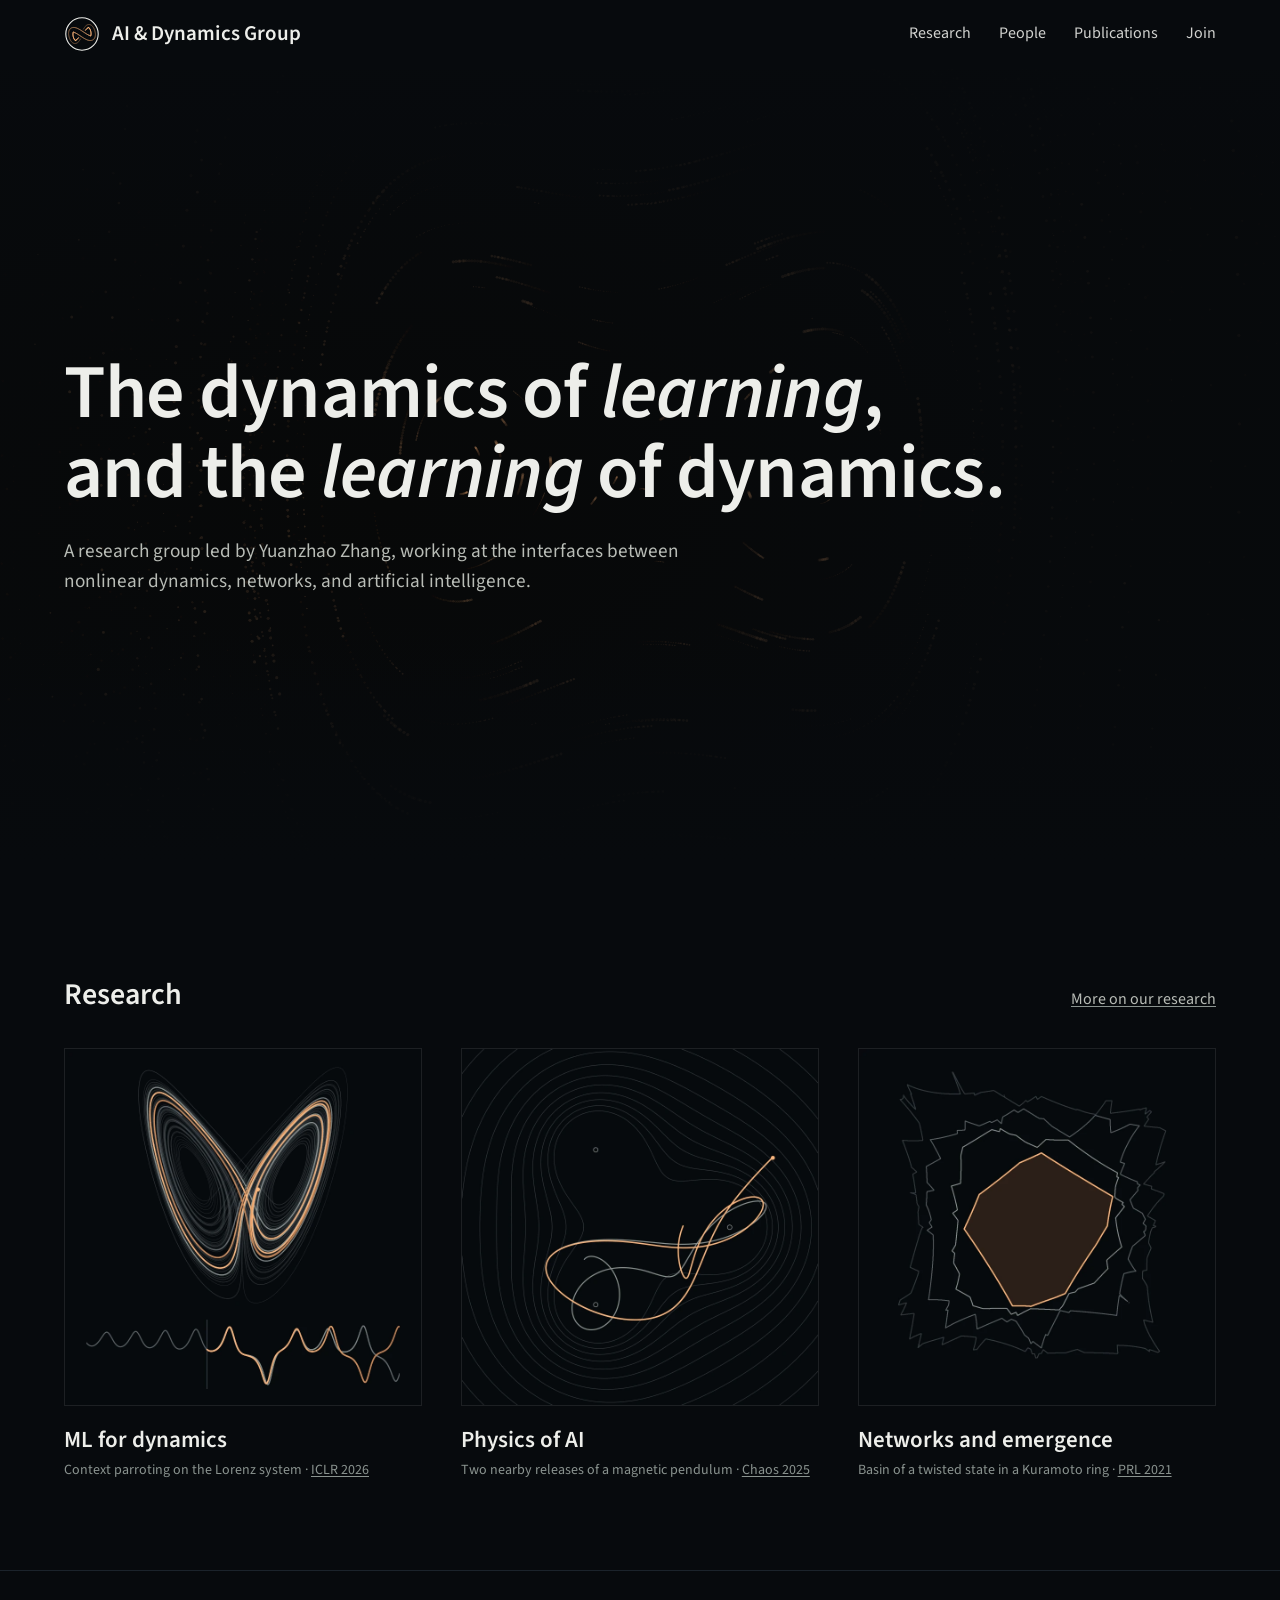
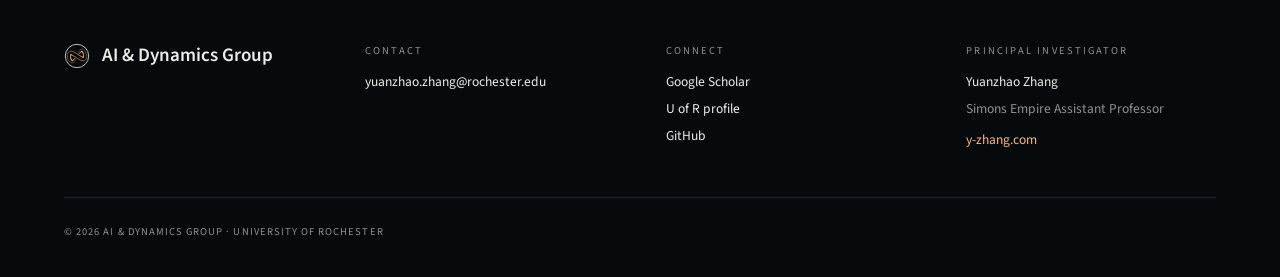
==== commit bd245454: "Figures computed for the site in its own visual language Replace the three figures reproduced from t" ====
--- a/index.html
+++ b/index.html
@@ -111,7 +111,7 @@
               <h3>ML for dynamics</h3>
             </div>
           </a>
-          <p class="fig-credit">Figure from <a href="publications.html#zero-shot-forecasting-of-chaotic-systems">Zhang and Gilpin, ICLR 2025</a></p>
+          <p class="fig-credit">Context parroting on the Lorenz system · <a href="publications.html#context-parroting-a-simple-but-tough-to-beat">ICLR 2026</a></p>
         </div>
         <div class="theme-item">
           <a class="theme-card" href="research.html#physics-of-ai">
@@ -122,7 +122,7 @@
               <h3>Physics of AI</h3>
             </div>
           </a>
-          <p class="fig-credit">Figure reproduced from <a href="https://doi.org/10.1063/5.0262977">Zhang et al., Chaos 35, 073102 (2025)</a>, with the permission of AIP Publishing</p>
+          <p class="fig-credit">Two nearby releases of a magnetic pendulum · <a href="publications.html#how-more-data-can-hurt-instability-and-regularization">Chaos 2025</a></p>
         </div>
         <div class="theme-item">
           <a class="theme-card" href="research.html#networks-emergence">
@@ -133,7 +133,7 @@
               <h3>Networks and emergence</h3>
             </div>
           </a>
-          <p class="fig-credit">Figure adapted from Zhang and Strogatz, “Basins with tentacles,” <a href="https://doi.org/10.1103/PhysRevLett.127.194101">Phys. Rev. Lett. 127, 194101 (2021)</a>, <a href="https://creativecommons.org/licenses/by/4.0/">CC BY 4.0</a></p>
+          <p class="fig-credit">Basin of a twisted state in a Kuramoto ring · <a href="publications.html#basins-with-tentacles">PRL 2021</a></p>
         </div>
       </div>
     </section>
